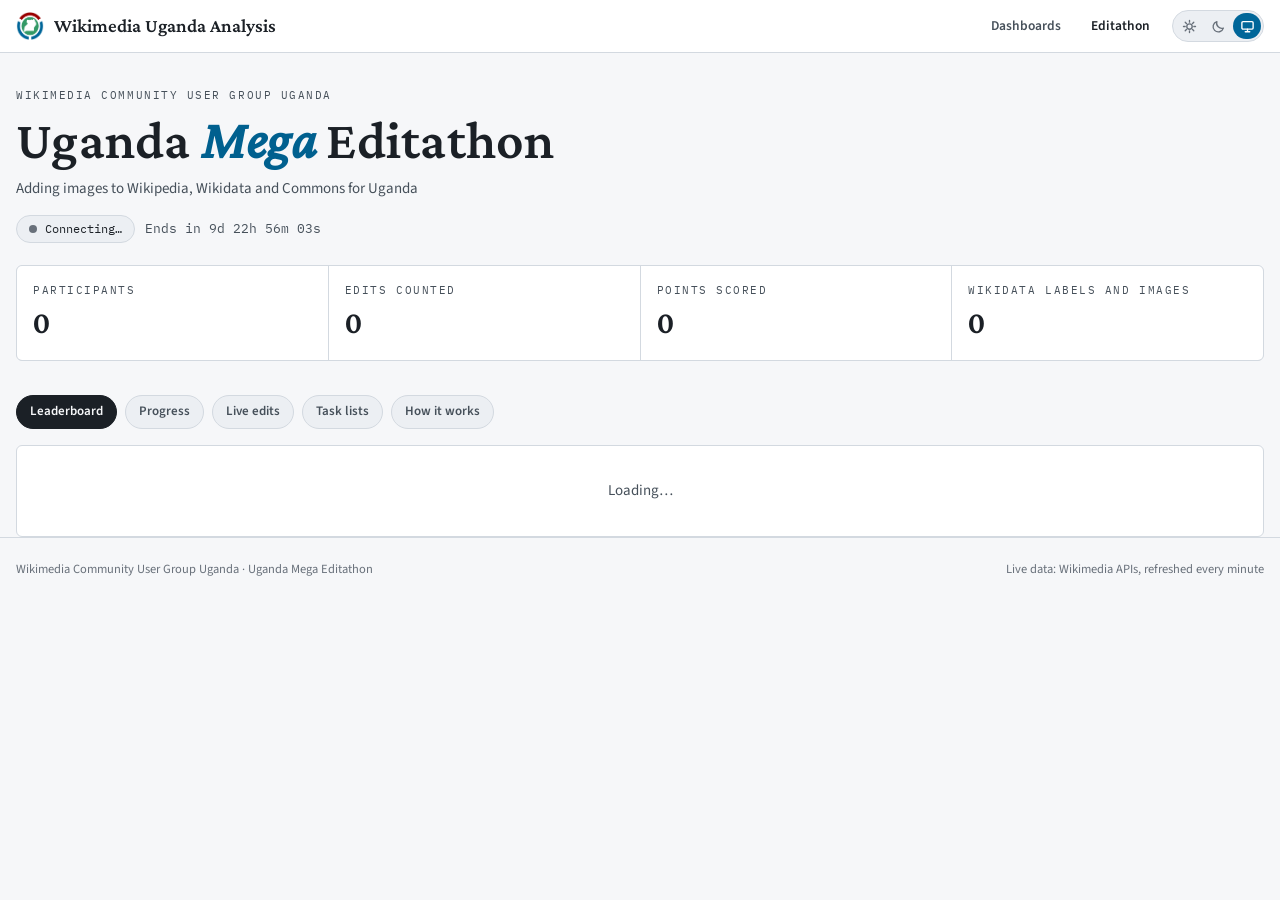
==== editathon.html @ df1936c7 "Added new points awarding rules" ====
<!doctype html>
<html lang="en">
<head>
<meta charset="utf-8">
<meta name="viewport" content="width=device-width,initial-scale=1,viewport-fit=cover">
<title>Uganda Mega Editathon: live leaderboard</title>
<meta name="description" content="Live leaderboard and task lists for the Uganda Mega Editathon: adding images to Wikipedia, Wikidata and Commons.">
<link rel="icon" href="assets/logo.png" type="image/png">
<script>(function(){try{var p=localStorage.getItem('atlas-theme');if(p==='light'||p==='dark')document.documentElement.setAttribute('data-theme',p)}catch(e){}})()</script>
<link rel="stylesheet" href="assets/atlas.css">
<style>
.eh-hero{padding:34px 0 8px}
.eh-hero h1{font-family:var(--f-display);font-weight:600;font-size:clamp(34px,5vw,54px);line-height:1.05;margin:8px 0 10px}
.eh-hero h1 em{color:var(--blue-t);font-style:italic}
.eh-row{display:flex;flex-wrap:wrap;gap:10px;align-items:center;margin-top:14px}
.live{display:inline-flex;align-items:center;gap:8px;font-family:var(--f-data);font-size:12px;border:1px solid var(--line);border-radius:999px;padding:4px 12px;background:var(--raise);color:var(--fg)}
.live i{width:8px;height:8px;border-radius:50%;background:var(--mute)}
.live.on i{background:var(--green);box-shadow:0 0 0 0 var(--green);animation:pulse 1.8s infinite}
.live.warn i{background:#d9a400}
@keyframes pulse{0%{box-shadow:0 0 0 0 rgba(51,153,102,.6)}70%{box-shadow:0 0 0 8px rgba(51,153,102,0)}100%{box-shadow:0 0 0 0 rgba(51,153,102,0)}}
.count{font-family:var(--f-data);font-size:13px;color:var(--soft)}
.eh-kpis{margin-top:22px}
.eh-tabs{display:flex;flex-wrap:wrap;gap:8px;margin:26px 0 16px}
.eh-panel{display:none}.eh-panel.on{display:block}
.podium{display:grid;grid-template-columns:repeat(3,minmax(0,1fr));gap:14px;margin-bottom:18px}
.pod{background:var(--panel);border:1px solid var(--line);border-radius:6px;padding:16px;text-align:center}
.pod .n{font-family:var(--f-display);font-size:30px;font-weight:600;color:var(--blue-t)}
.pod .u{font-weight:600;font-size:17px;word-break:break-word}
.pod .p{font-family:var(--f-data);font-size:13px;color:var(--soft);margin-top:4px}
.pod.first{border-color:var(--blue)}
table.t{border-collapse:collapse;width:100%;font-size:13.5px}
table.t th{position:sticky;top:0;background:var(--raise);text-align:left;font-family:var(--f-data);font-size:11px;letter-spacing:.08em;text-transform:uppercase;color:var(--soft);padding:9px 10px;border-bottom:1px solid var(--line);white-space:nowrap}
table.t td{padding:8px 10px;border-bottom:1px solid var(--line);vertical-align:top}
table.t td.num,table.t th.num{text-align:right;font-variant-numeric:tabular-nums}
table.t a{color:var(--blue-t)}
.pts{font-weight:700}
.bar{height:10px;border-radius:5px;background:var(--raise);overflow:hidden;border:1px solid var(--line)}
.bar>i{display:block;height:100%;background:var(--blue)}
.prog{display:grid;gap:14px}
.prog .r{display:grid;grid-template-columns:minmax(0,1.1fr) minmax(0,2fr) 130px;gap:14px;align-items:center}
.prog .r .l{font-size:14px}
.prog .r .v{font-family:var(--f-data);font-size:12.5px;color:var(--soft);text-align:right}
.badge{display:inline-block;font-family:var(--f-data);font-size:11px;border:1px solid var(--line);border-radius:999px;padding:1px 8px;background:var(--raise);color:var(--soft);white-space:nowrap}
.badge.ok{color:var(--green-t);border-color:var(--green)}
.empty{padding:34px 10px;text-align:center;color:var(--soft)}
.feed{display:grid;gap:0}
.feed .f{display:grid;grid-template-columns:78px minmax(0,1fr) auto;gap:12px;padding:9px 4px;border-bottom:1px solid var(--line);align-items:baseline}
.feed .f .ts{font-family:var(--f-data);font-size:12px;color:var(--mute)}
.feed .f .pt{font-family:var(--f-data);font-size:12.5px;color:var(--green-t)}
.ctl{display:flex;flex-wrap:wrap;gap:10px;align-items:center;margin-bottom:12px}
.ctl select,.ctl input[type=search]{background:var(--raise);color:var(--fg);border:1px solid var(--line);border-radius:6px;padding:8px 10px;font:inherit;min-width:0}
.ctl input[type=search]{flex:1 1 220px}
.how h3{font-family:var(--f-display);font-size:22px;margin:22px 0 6px}
.how p,.how li{color:var(--soft);max-width:78ch}
.pg{display:flex;gap:8px;align-items:center;justify-content:flex-end;margin-top:10px;font-family:var(--f-data);font-size:12.5px;color:var(--soft)}
.note{font-size:12.5px;color:var(--mute);margin-top:8px}
@media(max-width:720px){.podium{grid-template-columns:1fr}.prog .r{grid-template-columns:1fr}.prog .r .v{text-align:left}.feed .f{grid-template-columns:64px 1fr}.feed .f .pt{display:none}}
</style>
</head>
<body>
<div class="topbar"><div class="wrap">
  <a class="logo" href="index.html"><img src="assets/logo.png" alt="" width="28" height="28">Wikimedia Uganda Analysis</a>
  <span class="sp"></span>
  <a class="tl" href="index.html">Dashboards</a>
  <a class="tl" href="editathon.html" style="color:var(--fg)">Editathon</a>
  <div class="theme" id="theme" role="group" aria-label="Colour theme">
    <button type="button" data-m="light" title="Light" aria-label="Light mode"><svg viewBox="0 0 20 20" width="16" height="16" fill="none" stroke="currentColor" stroke-width="1.8" stroke-linecap="round"><circle cx="10" cy="10" r="3.6"/><path d="M10 2v2.2M10 15.8V18M2 10h2.2M15.8 10H18M4.3 4.3l1.6 1.6M14.1 14.1l1.6 1.6M15.7 4.3l-1.6 1.6M5.9 14.1l-1.6 1.6"/></svg></button>
    <button type="button" data-m="dark" title="Dark" aria-label="Dark mode"><svg viewBox="0 0 20 20" width="16" height="16" fill="none" stroke="currentColor" stroke-width="1.8" stroke-linejoin="round"><path d="M16.5 12.2A7 7 0 0 1 7.8 3.5a7 7 0 1 0 8.7 8.7z"/></svg></button>
    <button type="button" data-m="system" title="Match my device" aria-label="System mode"><svg viewBox="0 0 20 20" width="16" height="16" fill="none" stroke="currentColor" stroke-width="1.8" stroke-linecap="round" stroke-linejoin="round"><rect x="2.5" y="3.5" width="15" height="10" rx="1.5"/><path d="M7 17h6M10 13.5V17"/></svg></button>
  </div>
</div></div>

<main class="wrap">
  <section class="eh-hero">
    <div class="eyebrow">Wikimedia Community User Group Uganda</div>
    <h1>Uganda <em>Mega</em> Editathon</h1>
    <p class="lede" id="tagline">Adding images to Wikipedia, Wikidata and Commons for Uganda.</p>
    <div class="eh-row">
      <span class="live" id="liveBadge"><i></i><span id="liveText">Connecting…</span></span>
      <span class="count" id="countdown"></span>
    </div>
    <div class="kpis eh-kpis" id="kpis"></div>
  </section>

  <div class="eh-tabs" id="tabs" role="tablist">
    <button class="btn" type="button" data-p="board" aria-pressed="true">Leaderboard</button>
    <button class="btn" type="button" data-p="progress" aria-pressed="false">Progress</button>
    <button class="btn" type="button" data-p="feed" aria-pressed="false">Live edits</button>
    <button class="btn" type="button" data-p="tasks" aria-pressed="false">Task lists</button>
    <button class="btn" type="button" data-p="how" aria-pressed="false">How it works</button>
  </div>

  <section class="eh-panel on" id="p-board"></section>
  <section class="eh-panel" id="p-progress"></section>
  <section class="eh-panel" id="p-feed"></section>
  <section class="eh-panel" id="p-tasks"></section>
  <section class="eh-panel how" id="p-how"></section>
</main>

<footer class="sitefoot"><div class="wrap"><span>Wikimedia Community User Group Uganda · Uganda Mega Editathon</span><span>Live data: Wikimedia APIs, refreshed every minute</span></div></footer>

<script type="module">
import { computeBoard, buildContext, getParticipants, SMALL_LISTS, windowState, cleanUser } from './editathon/board.js';

const $ = (s, r = document) => r.querySelector(s);
const esc = s => String(s == null ? '' : s).replace(/[&<>"']/g, c => ({ '&': '&amp;', '<': '&lt;', '>': '&gt;', '"': '&quot;', "'": '&#39;' }[c]));
const fmt = n => Number(n || 0).toLocaleString('en-GB');
const J = async (u, opts) => { const r = await fetch(u, opts); if (!r.ok) throw new Error(u + ' ' + r.status); return r.json(); };
const wikiLink = (cfg, wiki, title) => (cfg.wikis[wiki] ? cfg.wikis[wiki].site : 'https://en.wikipedia.org/wiki/') + encodeURI(String(title).replace(/ /g, '_'));

// theme buttons (same behaviour as the atlas): light, dark, or follow the device
(() => {
  const root = document.documentElement, box = $('#theme');
  const pref = () => { try { const p = localStorage.getItem('atlas-theme'); return p === 'light' || p === 'dark' ? p : 'system'; } catch (e) { return 'system'; } };
  const apply = (p, save) => {
    if (p === 'light' || p === 'dark') root.setAttribute('data-theme', p); else root.removeAttribute('data-theme');
    if (save) { try { p === 'system' ? localStorage.removeItem('atlas-theme') : localStorage.setItem('atlas-theme', p); } catch (e) { } }
    box.querySelectorAll('button').forEach(b => b.setAttribute('aria-pressed', String(b.dataset.m === p)));
  };
  box.addEventListener('click', e => { const b = e.target.closest('button'); if (b) apply(b.dataset.m, true); });
  apply(pref(), false);
})();

let PSRC = null, CFG, INDEX, CTX, BOARD = null, METRICS = null, PARTS = [], SOURCE = 'none', LAST_OK = null;

// ---------- tabs
$('#tabs').addEventListener('click', e => {
  const b = e.target.closest('button'); if (!b) return;
  document.querySelectorAll('#tabs .btn').forEach(x => x.setAttribute('aria-pressed', x === b ? 'true' : 'false'));
  document.querySelectorAll('.eh-panel').forEach(p => p.classList.toggle('on', p.id === 'p-' + b.dataset.p));
  if (b.dataset.p === 'tasks') initTasks();
  history.replaceState(null, '', '#' + b.dataset.p);
});

// ---------- header
function renderHead() {
  $('#tagline').textContent = CFG.tagline;
  const st = windowState(CFG), el = $('#countdown');
  const tick = () => {
    const now = new Date(), s = new Date(CFG.start), e = new Date(CFG.end);
    const dur = ms => { const d = Math.floor(ms / 864e5), h = Math.floor(ms % 864e5 / 36e5), m = Math.floor(ms % 36e5 / 6e4), sec = Math.floor(ms % 6e4 / 1e3); return `${d}d ${String(h).padStart(2, '0')}h ${String(m).padStart(2, '0')}m ${String(sec).padStart(2, '0')}s`; };
    el.textContent = now < s ? 'Starts in ' + dur(s - now) + '. ' + CFG.timezoneNote : now <= e ? 'Ends in ' + dur(e - now) : 'The editathon has ended. Final results below.';
  };
  tick(); setInterval(tick, 1000);
  return st;
}

function renderKpis() {
  const t = (BOARD && BOARD.totals) || {};
  const items = [['Participants', t.participants], ['Edits counted', t.edits], ['Points scored', t.points], ['Wikidata labels and images', (t.labels || 0) + (t.images || 0)]];
  $('#kpis').innerHTML = items.map(([h, v]) => `<div class="kpi"><div class="eyebrow">${esc(h)}</div><div class="num big" style="font-family:var(--f-display);font-size:32px;font-weight:600">${fmt(v)}</div></div>`).join('');
}

function setLive(kind, text) {
  const b = $('#liveBadge'); b.className = 'live ' + kind; $('#liveText').textContent = text;
}

// ---------- leaderboard
function renderBoard() {
  const root = $('#p-board'), b = BOARD;
  if (!PARTS.length) {
    root.innerHTML = `<div class="card empty"><b>No participants have signed up yet.</b><br>Join the programme on the <a href="${esc(CFG.participantsSource.join)}" target="_blank" rel="noopener">Outreach Dashboard</a> and you will appear here within a minute.</div>`;
    return;
  }
  if (!b) { root.innerHTML = '<div class="card empty">Loading…</div>'; return; }
  const us = b.users, top = us.filter(u => u.points > 0).slice(0, 3);
  const pod = top.length ? `<div class="podium">${top.map((u, i) => `<div class="pod ${i === 0 ? 'first' : ''}"><div class="n">${u.rank}</div><div class="u">${userLink(u.user)}</div><div class="p">${fmt(u.points)} points · ${fmt(u.edits)} edits</div></div>`).join('')}</div>` : '';
  const rows = us.map(u => `<tr><td class="num">${u.rank == null ? '–' : u.rank}</td><td>${userLink(u.user)}${u.team ? ` <span class="badge">${esc(u.team)}</span>` : ''}</td>
    <td class="num pts">${fmt(u.points)}</td><td class="num">${fmt(u.tasks)}</td><td class="num">${fmt(u.images)}</td><td class="num">${fmt(u.labels)}</td><td class="num">${fmt(u.uploads)}</td><td class="num">${fmt(u.edits)}</td><td>${u.last ? ago(u.last) : '–'}</td></tr>`).join('');
  const state = b.state === 'upcoming' ? '<div class="note">The editathon has not started: points count from ' + new Date(CFG.start).toLocaleString('en-GB') + '.</div>' : '';
  root.innerHTML = pod + `<div class="tbl-wrap card" style="padding:0"><table class="t"><thead><tr><th class="num">#</th><th>Participant</th><th class="num">Points</th><th class="num">Task pages</th><th class="num">Wikidata images</th><th class="num">Luganda labels</th><th class="num">Uploads</th><th class="num">Edits</th><th>Last edit</th></tr></thead><tbody>${rows}</tbody></table></div>` + state +
    `<div class="note">Points: ${scoreText()}. Reverted edits earn nothing. Tap “How it works” for the rules.</div>`;
}
const userLink = u => `<a href="https://en.wikipedia.org/wiki/Special:CentralAuth/${encodeURIComponent(u)}" target="_blank" rel="noopener">${esc(u)}</a>`;
const scoreText = () => { const p = CFG.points; return `Wikidata label ${p.wikidata_label}, Luganda Wikidata description ${p.wikidata_description}, infobox ${p.infobox}, databox ${p.databox}, image added to Wikidata ${p.wikidata_image}, image added to an article ${p.article_image}, Wikidata item linked to an article ${p.sitelink}, missing photo uploaded ${p.upload}`; };
function ago(ts) {
  const s = Math.max(0, (Date.now() - new Date(ts)) / 1000);
  if (s < 90) return 'just now'; if (s < 3600) return Math.round(s / 60) + ' min ago'; if (s < 86400) return Math.round(s / 3600) + ' h ago';
  return Math.round(s / 86400) + ' d ago';
}

// ---------- progress
function renderProgress() {
  const root = $('#p-progress'); if (!BOARD) { root.innerHTML = '<div class="card empty">Loading…</div>'; return; }
  const L = BOARD.progress.lists;
  const rows = INDEX.lists.map(l => {
    const p = L[l.id] || { done: 0, total: l.count }; const pc = p.total ? Math.min(100, p.done / p.total * 100) : 0;
    const m = METRICS && METRICS.lists && METRICS.lists[l.id];
    const ver = m ? `<br><span title="Checked on the live wiki">${fmt(m.done)} now fixed (checked ${new Date(METRICS.generated).toLocaleTimeString('en-GB', { hour: '2-digit', minute: '2-digit' })})</span>` : '';
    return `<div class="r"><div class="l">${esc(l.name)}</div><div class="bar"><i style="width:${Math.max(pc, p.done ? 1 : 0)}%"></i></div><div class="v">${fmt(p.done)} of ${fmt(p.total)} worked on · ${pc < 0.1 && p.done ? '<0.1' : pc.toFixed(1)}%${ver}</div></div>`;
  }).join('');
  const per = {}; BOARD.users.forEach(u => Object.entries(u.byWiki).forEach(([w, n]) => per[w] = (per[w] || 0) + n));
  const wk = Object.entries(CFG.wikis).map(([w, c]) => `<tr><td>${esc(c.label)}</td><td class="num">${fmt(per[w] || 0)}</td></tr>`).join('');
  root.innerHTML = `<div class="card"><div class="eyebrow" style="margin-bottom:12px">Task items worked on by participants</div><div class="prog">${rows}</div>
    <div class="note">“Worked on” counts an item once, when a participant edits it. “Now fixed” is a separate check of the live wiki, repeated about once an hour (the two large Wikidata lists are counted from edits only).</div></div>
    <div class="card" style="margin-top:16px"><div class="eyebrow" style="margin-bottom:8px">Counted edits by project</div><table class="t"><tbody>${wk}</tbody></table></div>`;
}

// ---------- live feed
function renderFeed() {
  const root = $('#p-feed'); if (!BOARD) { root.innerHTML = '<div class="card empty">Loading…</div>'; return; }
  if (!BOARD.feed.length) { root.innerHTML = '<div class="card empty">No counted edits yet. They appear here as soon as participants save them.</div>'; return; }
  const kind = { upload: 'upload', label: 'Luganda label', image: 'image added', task: 'task page', edit: 'edit' };
  root.innerHTML = `<div class="card feed">${BOARD.feed.map(f => {
    const w = CFG.wikis[f.wiki] || { label: f.wiki, site: '' };
    const diff = w.site ? w.site.replace('/wiki/', '/wiki/Special:Diff/') + f.revid : '#';
    return `<div class="f"><span class="ts">${ago(f.ts)}</span><span><b>${userLink(f.user)}</b> · ${esc(kind[f.kind] || f.kind)} · <a href="${wikiLink(CFG, f.wiki, f.title)}" target="_blank" rel="noopener">${esc(f.title)}</a> <span class="badge">${esc(w.label)}</span> <a class="badge" href="${diff}" target="_blank" rel="noopener">diff</a></span><span class="pt">+${f.points}</span></div>`;
  }).join('')}</div>`;
}

// ---------- tasks
let TASKS = null;
const TS = { list: null, rows: [], loaded: 0, page: 0, q: '', hideDone: false, done: new Map(), tried: new Set(), busy: false };
const PAGE = 25;
const LG_BOIL = new Set(['File:Arbcom ru editing.svg', 'File:Georgia in United States.svg', 'File:Kentucky counties map.png', 'File:Puzzle-W-glossy.svg', 'File:Texas in United States.svg']);
const NYN_BOIL = new Set(['File:OOjs UI icon edit-ltr.svg']);
const WORKBOOKS = ['Wikipedia Articles Without a Lead Image.xlsx', 'Wikipedia article images that need capturing.xlsx', 'Luganda Wikipedia Articles Without an Image.xlsx', 'Luganda article images that need Capturing.xlsx',
  'Runyankore Incubator Articles Without an Image.xlsx', 'Runyankore article images that need Capturing.xlsx', 'Wikidata - Image Gaps.xlsx', 'Wikidata item images that need capturing.xlsx', 'Wiki data items with  No luganda label.xlsx'];

function initTasks() {
  if (TASKS) return; TASKS = true;
  const root = $('#p-tasks');
  root.innerHTML = `<div class="ctl"><select id="tl">${INDEX.lists.map(l => `<option value="${l.id}">${esc(l.name)} (${fmt(l.count)})</option>`).join('')}</select>
    <input id="tq" type="search" placeholder="Search this list"><label style="font-size:13px;color:var(--soft)"><input id="th" type="checkbox"> Hide items already done</label></div>
    <div class="note" id="tinfo" style="margin:0 0 10px"></div><div class="tbl-wrap card" style="padding:0"><table class="t" id="tt"></table></div><div class="pg" id="tpg"></div>
    <div class="note">“Status” is read live from Wikipedia and Wikidata when the rows are shown. Prefer the spreadsheets? ${WORKBOOKS.map(w => `<a href="MEGA%20EDITATHON/${encodeURIComponent(w)}">${esc(w.replace('.xlsx', ''))}</a>`).join(' · ')}</div>`;
  $('#tl').addEventListener('change', () => selectList($('#tl').value));
  let tm; $('#tq').addEventListener('input', () => { clearTimeout(tm); tm = setTimeout(async () => { TS.q = $('#tq').value.trim().toLowerCase(); TS.page = 0; if (TS.q) await loadAll(); drawTasks(); }, 250); });
  $('#th').addEventListener('change', () => { TS.hideDone = $('#th').checked; TS.page = 0; drawTasks(); });
  $('#tpg').addEventListener('click', async e => { const b = e.target.closest('button'); if (!b) return; TS.page += b.dataset.d === 'n' ? 1 : -1; await ensureRows(); drawTasks(); });
  const want = new URLSearchParams(location.search).get('list');
  selectList(INDEX.lists.some(l => l.id === want) ? want : INDEX.lists[0].id);
}
async function selectList(id) {
  TS.list = INDEX.lists.find(l => l.id === id); TS.rows = []; TS.loaded = 0; TS.page = 0; TS.done = new Map(); TS.tried = new Set(); $('#tl').value = id;
  await loadChunk(); drawTasks();
}
async function loadChunk() {
  const l = TS.list; if (TS.loaded >= l.chunks) return;
  const rows = await J(`editathon/tasks/${l.id}.${TS.loaded}.json`); TS.loaded++; TS.rows.push(...rows);
}
async function loadAll() { while (TS.loaded < TS.list.chunks) await loadChunk(); }
async function ensureRows() { while ((TS.page + 1) * PAGE > TS.rows.length && TS.loaded < TS.list.chunks) await loadChunk(); }
const filtered = () => TS.rows.filter(r => (!TS.q || r.some(c => String(c).toLowerCase().includes(TS.q))) && (!TS.hideDone || TS.done.get(r[0]) !== true));
function rowLinks(l, r) {
  const wiki = l.wiki, t = r[0];
  const title = wiki === 'incubatorwiki' ? 'Wp/nyn/' + t : t;
  const base = CFG.wikis[wiki].site, enc = encodeURIComponent(title.replace(/ /g, '_')).replace(/%2F/g, '/').replace(/%3A/g, ':');
  const view = base + enc;
  const edit = wiki === 'wikidatawiki' ? view : base.replace('/wiki/', '/w/index.php?title=') + enc + '&action=edit';
  return { view, edit };
}
function cellFor(l, name, v) {
  if (!v || v === 'N/A') return '<span style="color:var(--mute)">–</span>';
  if (/^Image to add$/.test(name)) return `<a href="https://commons.wikimedia.org/wiki/File:${encodeURIComponent(v.replace(/ /g, '_')).replace(/%3A/g, ':')}" target="_blank" rel="noopener">${esc(v)}</a>`;
  if (name === 'Commons category') return `<a href="https://commons.wikimedia.org/wiki/Category:${encodeURIComponent(v.replace(/ /g, '_'))}" target="_blank" rel="noopener">${esc(v)}</a>`;
  if (name === 'Wikidata item') return `<a href="https://www.wikidata.org/wiki/${esc(v)}" target="_blank" rel="noopener">${esc(v)}</a>`;
  if (name === 'English article') return `<a href="https://en.wikipedia.org/wiki/${encodeURIComponent(v.replace(/ /g, '_'))}" target="_blank" rel="noopener">${esc(v)}</a>`;
  return esc(v);
}
function drawTasks() {
  const l = TS.list, all = filtered(), start = TS.page * PAGE, rows = all.slice(start, start + PAGE);
  const isWd = l.wiki === 'wikidatawiki', cap = /capture/.test(l.kind) || l.kind === 'wd-capture';
  const head = `<thead><tr><th class="num">#</th><th>${isWd ? 'Item' : 'Page'}</th>${l.cols.map(c => `<th>${esc(c)}</th>`).join('')}<th>Status</th><th></th></tr></thead>`;
  const body = rows.map((r, i) => {
    const lk = rowLinks(l, r), d = TS.done.get(r[0]);
    const st = d === true ? '<span class="badge ok">done now</span>' : d === false ? '<span class="badge">still open</span>' : '<span class="badge">checking…</span>';
    const label = isWd ? `${esc(r[0])}${r[1] ? ' · ' + esc(r[1]) : ''}` : esc(r[0]);
    const cols = l.cols.map((c, k) => (isWd && k === 0) ? '' : `<td>${cellFor(l, c, r[k + 1])}</td>`);
    const search = cap ? ` <a class="badge" target="_blank" rel="noopener" href="https://commons.wikimedia.org/w/index.php?search=${encodeURIComponent(isWd ? (r[1] || r[0]) : (l.cols[0] === 'English article' && r[1] && r[1] !== 'N/A' ? r[1] : r[0]))}&ns6=1&ns14=1">search Commons</a>` : '';
    const tds = isWd ? `<td>${esc(r[1] || '–')}</td>${l.cols.slice(1).map((c, k) => `<td>${cellFor(l, c, r[k + 2])}</td>`).join('')}` : cols.join('');
    return `<tr data-k="${esc(r[0])}"><td class="num">${start + i + 1}</td><td><a href="${lk.view}" target="_blank" rel="noopener">${isWd ? esc(r[0]) : esc(r[0])}</a>${search}</td>${tds}<td>${st}</td><td><a class="badge" href="${lk.edit}" target="_blank" rel="noopener">${isWd ? 'open' : 'edit'}</a></td></tr>`;
  }).join('');
  // for Wikidata the first extra column (English label) is shown under "Item"; adjust the head accordingly
  $('#tt').innerHTML = head + `<tbody>${body || `<tr><td colspan="9" class="empty">Nothing to show.</td></tr>`}</tbody>`;
  const pages = Math.max(1, Math.ceil(all.length / PAGE));
  $('#tpg').innerHTML = `<span>${fmt(all.length)}${TS.loaded < l.chunks ? '+' : ''} items</span><button class="btn" type="button" data-d="p" ${TS.page <= 0 ? 'disabled' : ''}>Previous</button><span>page ${TS.page + 1} of ${pages}${TS.loaded < l.chunks ? '+' : ''}</span><button class="btn" type="button" data-d="n" ${(TS.page + 1) * PAGE >= all.length && TS.loaded >= l.chunks ? 'disabled' : ''}>Next</button>`;
  $('#tinfo').textContent = l.name + '. ' + describe(l);
  checkRows(l, rows.filter(r => !TS.done.has(r[0]) && !TS.tried.has(l.id + '|' + r[0])));
}
const describe = l => ({ 'image-exists': 'A free image already exists. Add it to the page.', 'pick-category': 'Choose a suitable photograph from the Commons category and add it.', capture: 'No image found on Commons. Search Commons first; if nothing fits, photograph the subject.',
  'wd-image-exists': 'The Commons image exists. Add it to the item as “image” (P18).', 'wd-capture': 'No image anywhere. Photograph the subject, upload it to Commons, then add it as “image” (P18).', 'wd-label': 'Add the Luganda name as the item’s label (language lg).' }[l.kind] || '');

async function wapi(wiki, params) {
  const u = new URLSearchParams(Object.assign({ format: 'json', formatversion: '2', origin: '*' }, params));
  return J(CFG.wikis[wiki].api + '?' + u);
}
async function checkRows(l, rows) {
  if (!rows.length || TS.busy) return; TS.busy = true; const token = l.id; rows.forEach(r => TS.tried.add(l.id + '|' + r[0]));
  try {
    const res = new Map(), wiki = l.wiki;
    if (wiki === 'wikidatawiki') {
      const ids = rows.map(r => r[0]), labelList = l.kind === 'wd-label';
      const j = await wapi(wiki, { action: 'wbgetentities', ids: ids.join('|'), props: labelList ? 'labels' : 'claims', languages: 'lg' });
      for (const id of ids) { const e = j.entities && j.entities[id]; res.set(id, e && !e.missing ? (labelList ? !!(e.labels && e.labels.lg) : !!(e.claims && e.claims.P18 && e.claims.P18.length)) : null); }
    } else if (wiki === 'enwiki') {
      const titles = rows.map(r => r[0]);
      const j = await wapi(wiki, { action: 'query', titles: titles.join('|'), prop: 'pageprops', ppprop: 'page_image|page_image_free' });
      const norm = {}; (j.query.normalized || []).forEach(n => norm[n.from] = n.to);
      const byTitle = {}; (j.query.pages || []).forEach(p => byTitle[p.title] = p);
      for (const t of titles) { const p = byTitle[norm[t] || t]; res.set(t, p && !p.missing ? !!(p.pageprops && p.pageprops.page_image) : null); }
    } else {
      const prefix = wiki === 'incubatorwiki' ? 'Wp/nyn/' : '', boil = wiki === 'incubatorwiki' ? NYN_BOIL : LG_BOIL;
      const titles = rows.map(r => prefix + r[0]); const imgs = {}; let cont = {}, pages = {};
      for (let k = 0; k < 6; k++) {
        const j = await wapi(wiki, Object.assign({ action: 'query', titles: titles.join('|'), prop: 'images', imlimit: 'max' }, cont));
        (j.query.pages || []).forEach(p => { pages[p.title] = p; imgs[p.title] = (imgs[p.title] || []).concat((p.images || []).map(x => x.title)); });
        if (!j.continue) break; cont = j.continue;
      }
      const norm = {}; // fallback: match on exact returned titles
      for (const r of rows) { const t = prefix + r[0]; const k = pages[t] ? t : Object.keys(pages).find(x => x.replace(/_/g, ' ') === t); const p = k && pages[k];
        res.set(r[0], p && !p.missing ? (imgs[k] || []).some(f => !boil.has(f)) : null); }
    }
    if (TS.list && TS.list.id === token) { res.forEach((v, k) => { if (v !== null) TS.done.set(k, v); }); }
  } catch (e) { console.warn('status check failed', e); }
  TS.busy = false;
  if (TS.list && TS.list.id === token) {
    const more = filtered().slice(TS.page * PAGE, TS.page * PAGE + PAGE).filter(r => !TS.done.has(r[0]) && !TS.tried.has(token + '|' + r[0]));
    if (more.length) setTimeout(() => checkRows(TS.list, more), 0);
    const t = $('#tt'); if (t) t.querySelectorAll('tbody tr[data-k]').forEach(tr => { const d = TS.done.get(tr.dataset.k); const cell = tr.children[tr.children.length - 2];
      if (d === true) cell.innerHTML = '<span class="badge ok">done now</span>'; else if (d === false) cell.innerHTML = '<span class="badge">still open</span>'; else cell.innerHTML = '<span class="badge">unknown</span>'; });
  }
}

// ---------- how it works
function renderHow() {
  const p = CFG.points;
  $('#p-how').innerHTML = `<div class="card"><h3 style="margin-top:0">What we are doing</h3><p>For three weeks we are improving how Uganda looks on Wikipedia, Wikidata and Wikimedia Commons: adding the missing lead images, connecting existing Commons images, adding Luganda labels, and photographing what has no image yet.</p>
    <h3>Join in</h3><ol><li>Make an account on Wikipedia if you do not have one.</li><li>Register for the event on <a href="${esc(CFG.participantsSource.event)}" target="_blank" rel="noopener">Meta-Wiki</a> and join the programme on the <a href="${esc(CFG.participantsSource.join)}" target="_blank" rel="noopener">Outreach Dashboard</a>. The leaderboard takes its participants from the Dashboard, so you appear here automatically, within a minute of enrolling.</li><li>Pick a list under “Task lists”, open an item, and make the edit. Add a short edit summary.</li><li>Watch your points here. The page refreshes by itself every minute.</li></ol>
    <h3>How points work</h3><table class="t"><tbody>
      <tr><td>Wikidata label</td><td class="num"><b>${p.wikidata_label}</b></td></tr>
      <tr><td>Luganda description added on Wikidata</td><td class="num"><b>${p.wikidata_description}</b></td></tr>
      <tr><td>Infobox added to an article</td><td class="num"><b>${p.infobox}</b></td></tr>
      <tr><td>Databox added to an article</td><td class="num"><b>${p.databox}</b></td></tr>
      <tr><td>Adding an image to Wikidata (P18)</td><td class="num"><b>${p.wikidata_image}</b></td></tr>
      <tr><td>Adding an image to an article (Luganda, Runyankore or English)</td><td class="num"><b>${p.article_image}</b></td></tr>
      <tr><td>Linking a Wikidata item to its articles on any of the wikis</td><td class="num"><b>${p.sitelink}</b></td></tr>
      <tr><td>Uploading a missing photo to Wikimedia Commons</td><td class="num"><b>${p.upload}</b></td></tr></tbody></table>
    <h3>Good to know</h3><ul><li>Only edits made between <b>${new Date(CFG.start).toLocaleString('en-GB')}</b> and <b>${new Date(CFG.end).toLocaleString('en-GB')}</b> (your device’s time) count. ${esc(CFG.timezoneNote)}</li>
      <li>Reverted edits earn nothing. Other edits are counted but earn no points.</li>
      <li>Labels, images and links on Wikidata, and infoboxes, databoxes and images in articles, are recognised from the edit summary, so write a clear one (for example “added infobox”, “added image”).</li>
      <li>The organisers can remove edits that break the rules, for example copyright-violating uploads.</li>
      <li>All numbers come straight from the public Wikimedia APIs, so anyone can check them.</li></ul></div>`;
}

// ---------- data loading and refresh
async function loadParticipants() {
  let manual = [];
  try { const j = await J('editathon/participants.json?t=' + Date.now(), { cache: 'no-store' }); manual = j.participants || []; } catch (e) { }
  const r = await getParticipants(CFG, u => fetch(u), manual);
  if (r.users.length || !PARTS.length) PARTS = r.users;      // keep the last good list if both sources fail
  PSRC = r;
}
async function loadMetrics() {
  try { const j = await J(CFG.metricsUrl + '?t=' + Math.floor(Date.now() / 300000)); if (j && j.lists) METRICS = j; } catch (e) { }
}
async function snapshot() {
  try { const j = await J(CFG.snapshotUrl + '?t=' + Math.floor(Date.now() / 60000)); if (j && j.users) { BOARD = j; SOURCE = 'snapshot'; return true; } } catch (e) { }
  return false;
}
let refreshing = false;
async function refresh() {
  if (refreshing) return; refreshing = true;
  try {
    await loadParticipants();
    const b = await computeBoard({ config: CFG, users: PARTS, ctx: CTX, fetchFn: u => fetch(u) });
    if (b.errors.length && b.errors.length >= Object.keys(CFG.wikis).length) throw new Error('all projects failed');
    BOARD = b; SOURCE = 'live'; LAST_OK = new Date();
    setLive(b.errors.length ? 'warn' : 'on', (b.errors.length ? 'Partly live' : 'Live') + ' · updated ' + LAST_OK.toLocaleTimeString('en-GB') + (b.state === 'upcoming' ? ' · not started' : ''));
  } catch (e) {
    setLive('warn', SOURCE === 'snapshot' && BOARD ? 'Showing a saved copy from ' + new Date(BOARD.generated).toLocaleTimeString('en-GB') + ' · live refresh failed' : 'Could not reach Wikimedia · retrying');
  }
  refreshing = false; drawAll();
  loadMetrics().then(renderProgress);
}
function drawAll() { renderKpis(); renderBoard(); renderProgress(); renderFeed(); }

(async function main() {
  CFG = await J('editathon/config.json?t=' + Math.floor(Date.now() / 60000));
  INDEX = await J('editathon/tasks/index.json');
  renderHead(); renderHow();
  const loaded = {};
  await Promise.all(INDEX.lists.filter(l => SMALL_LISTS.includes(l.id)).map(async l => { loaded[l.id] = []; for (let n = 0; n < l.chunks; n++) loaded[l.id].push(...await J(`editathon/tasks/${l.id}.${n}.json`)); }));
  CTX = buildContext(INDEX, loaded);
  await loadParticipants();
  const h = location.hash.replace('#', ''); if (h && $('#tabs [data-p="' + h + '"]')) $('#tabs [data-p="' + h + '"]').click();
  drawAll();
  if (windowState(CFG) !== 'upcoming' && await snapshot()) { setLive('warn', 'Saved copy from ' + new Date(BOARD.generated).toLocaleTimeString('en-GB') + ' · going live…'); drawAll(); }
  await refresh();
  setInterval(() => { if (!document.hidden && windowState(CFG) !== 'ended') refresh(); }, Math.max(30, CFG.refreshSeconds || 60) * 1000);
  document.addEventListener('visibilitychange', () => { if (!document.hidden && LAST_OK && Date.now() - LAST_OK > 45000) refresh(); });
})().catch(e => { setLive('warn', 'Something went wrong loading the page: ' + e.message); console.error(e); });
</script>
</body>
</html>
---- assets/atlas.css ----
@font-face{font-family:'Crimson Pro';font-style:normal;font-weight:600;font-display:swap;src:url([data-uri]) format('woff2')}
@font-face{font-family:'Crimson Pro';font-style:italic;font-weight:400;font-display:swap;src:url([data-uri]) format('woff2')}
@font-face{font-family:'Source Sans 3';font-style:normal;font-weight:400;font-display:swap;src:url([data-uri]) format('woff2')}
@font-face{font-family:'Source Sans 3';font-style:normal;font-weight:600;font-display:swap;src:url([data-uri]) format('woff2')}
@font-face{font-family:'Source Sans 3';font-style:normal;font-weight:700;font-display:swap;src:url([data-uri]) format('woff2')}
@font-face{font-family:'IBM Plex Mono';font-style:normal;font-weight:400;font-display:swap;src:url([data-uri]) format('woff2')}
@font-face{font-family:'IBM Plex Mono';font-style:normal;font-weight:500;font-display:swap;src:url([data-uri]) format('woff2')}


/*FONTS*/
/* Layout: cinematic dark stage; sticky tab rail; each tab is a "reel" with a play control that animates its data through time. */
:root{
  --bg:#101418; --panel:#16191d; --raise:#202122; --line:#2e3135; --mute:#72777d; --soft:#a2a9b1; --fg:#eaecf0; --white:#f8f9fa;
  --red:#990000; --green:#339966; --blue:#006699;
  --red-t:#c27a7a; --green-t:#70b894; --blue-t:#4d94b8; --blue-l:#80b3cc;
  --glass:var(--glass); --glass2:var(--glass2); --scrim:var(--scrim); --hover:#fff; --card-hover:#1b1f24;
  --sh1:var(--sh1); --sh2:var(--sh2); --heat0:#1a1e22; --heat1:#12303f; --heat2:#80b3cc; --nodata:#54595d;
  --glow1:rgba(0,102,153,.22); --glow2:rgba(51,153,102,.12); --glow3:rgba(0,102,153,.2);
  --f-display:"Crimson Pro", "Linux Libertine", Georgia, "Times New Roman", serif;
  --f-body:"Source Sans 3", "Helvetica Neue", Arial, sans-serif;
  --f-data:"IBM Plex Mono", ui-monospace, Menlo, Consolas, monospace;
  color-scheme:dark;
}
:root[data-theme="light"]{
  --bg:#f6f7f9; --panel:#ffffff; --raise:#eceff3; --line:#d3d9e0; --mute:#68707a; --soft:#46505a; --fg:#1b2026; --white:#0b0f14;
  --red-t:#9a2a2a; --green-t:#1c7a50; --blue-t:#00608f; --blue-l:#00618f;
  --glass:rgba(255,255,255,.94); --glass2:rgba(246,247,249,.94); --scrim:rgba(20,28,36,.45); --hover:#000; --card-hover:#f0f4f8;
  --sh1:rgba(20,30,40,.16); --sh2:rgba(20,30,40,.22); --heat0:#e9edf1; --heat1:#cfe3ee; --heat2:#006699; --nodata:#b9c0c8;
  --glow1:rgba(0,102,153,.10); --glow2:rgba(51,153,102,.08); --glow3:rgba(0,102,153,.09);
  color-scheme:light;
}
@media (prefers-color-scheme:light){:root:not([data-theme="dark"]){
  --bg:#f6f7f9; --panel:#ffffff; --raise:#eceff3; --line:#d3d9e0; --mute:#68707a; --soft:#46505a; --fg:#1b2026; --white:#0b0f14;
  --red-t:#9a2a2a; --green-t:#1c7a50; --blue-t:#00608f; --blue-l:#00618f;
  --glass:rgba(255,255,255,.94); --glass2:rgba(246,247,249,.94); --scrim:rgba(20,28,36,.45); --hover:#000; --card-hover:#f0f4f8;
  --sh1:rgba(20,30,40,.16); --sh2:rgba(20,30,40,.22); --heat0:#e9edf1; --heat1:#cfe3ee; --heat2:#006699; --nodata:#b9c0c8;
  --glow1:rgba(0,102,153,.10); --glow2:rgba(51,153,102,.08); --glow3:rgba(0,102,153,.09);
  color-scheme:light;
}}
*{box-sizing:border-box}
html,body{background:var(--bg);color:var(--fg)}
body{font-family:var(--f-body);font-size:15px;line-height:1.5;margin:0}
body::before{content:"";position:fixed;inset:0 0 auto;height:env(safe-area-inset-top,0px);z-index:10;background:var(--bg)}
.wrap{max-width:1280px;margin:0 auto;padding-left:max(16px,env(safe-area-inset-left,0px));padding-right:max(16px,env(safe-area-inset-right,0px))}
h1,h2,h3{font-family:var(--f-display);font-weight:600;text-wrap:balance;margin:0;letter-spacing:.005em}
h2{font-size:clamp(26px,3.2vw,38px);line-height:1.1}
h3{font-size:21px;line-height:1.2}
p{margin:0}
.lede{color:var(--soft);max-width:68ch}
.eyebrow{font-family:var(--f-data);font-size:11px;letter-spacing:.14em;text-transform:uppercase;color:var(--soft)}
.num{font-family:var(--f-data);font-variant-numeric:tabular-nums}
button,select,input{font:inherit;color:var(--fg)}
:focus-visible{outline:2px solid var(--blue-l);outline-offset:2px}

/* HERO */
.hero{position:relative;overflow:hidden;border-bottom:1px solid var(--line);background:radial-gradient(1200px 500px at 75% 40%, var(--glow1), transparent 60%), radial-gradient(700px 400px at 10% 90%, var(--glow2), transparent 60%), var(--bg)}
.hero canvas{position:absolute;inset:0;width:100%;height:100%}
.hero-inner{position:relative;display:grid;grid-template-columns:minmax(0,1.05fr) minmax(0,1fr);gap:24px;padding-block:40px 34px;min-height:440px;align-items:center}
.brand{display:flex;gap:14px;align-items:center;margin-bottom:22px}
.brand img{width:58px;height:auto;animation:spinIn 1.6s cubic-bezier(.2,.8,.2,1) both}
@keyframes spinIn{from{transform:rotate(-200deg) scale(.4);opacity:0}to{transform:none;opacity:1}}
.hero h1{font-size:clamp(40px,6vw,76px);line-height:.98;letter-spacing:-.01em}
.hero h1 em{font-style:italic;font-weight:400;color:var(--green-t)}
.hero .sub{margin-top:16px;font-size:18px;color:var(--soft);max-width:46ch}
.legend-row{display:flex;flex-wrap:wrap;gap:8px 16px;margin-top:22px;font-size:13px;color:var(--soft)}
.sw{display:inline-block;width:10px;height:10px;border-radius:50%;margin-right:6px;vertical-align:-1px}
.hero-count{margin-top:18px;font-family:var(--f-data);font-size:13px;color:var(--soft)}
.hero-count b{color:var(--fg);font-size:22px;font-weight:500}

/* TABS */
.rail{position:sticky;top:env(safe-area-inset-top,0px);z-index:20;background:var(--glass2);backdrop-filter:blur(10px);border-bottom:1px solid var(--line)}
.rail .wrap{display:flex;gap:12px;align-items:center}
.tabs{display:flex;gap:2px;overflow-x:auto;scrollbar-width:none;flex:1;min-width:0}
.tabs::-webkit-scrollbar{display:none}
.tab{background:none;border:0;padding:14px 12px 12px;color:var(--soft);cursor:pointer;white-space:nowrap;border-bottom:3px solid transparent;font-size:14px;font-weight:600}
.tab:hover{color:var(--fg)}
.tab[aria-selected="true"]{color:var(--fg);border-bottom-color:var(--c,var(--blue))}
.tourbtn{flex:none;display:flex;align-items:center;gap:8px;background:var(--red);border:0;border-radius:999px;padding:8px 14px;font-weight:700;font-size:13px;cursor:pointer}
.tourbtn:hover{filter:brightness(1.15)}
.tourbtn svg{width:12px;height:12px;flex:none}.tourbtn span{white-space:nowrap}
#selSub{width:260px;max-width:100%}

/* SECTIONS */
section.reel{padding-block:34px 60px}
section.reel[hidden]{display:none}
.reel-head{display:flex;flex-wrap:wrap;justify-content:space-between;align-items:flex-end;gap:16px;margin-bottom:22px}
.reel-head>div{min-width:0;max-width:760px}
.reel-head p{margin-top:8px}
.grid{display:grid;gap:18px}
.g2{grid-template-columns:repeat(2,minmax(0,1fr))}
.g3{grid-template-columns:repeat(3,minmax(0,1fr))}
.g4{grid-template-columns:repeat(4,minmax(0,1fr))}
.span2{grid-column:span 2}
.card{background:var(--panel);border:1px solid var(--line);border-radius:6px;padding:18px 18px 14px;min-width:0}
.card h3{margin-bottom:4px}
.card .cap{font-size:13px;color:var(--soft);margin-bottom:10px}
.note{font-size:12.5px;color:var(--mute);margin-top:10px;max-width:90ch}
svg{display:block;width:100%;height:auto;overflow:visible}
svg text{fill:var(--soft);font-family:var(--f-body);font-size:12px}
svg .val{font-family:var(--f-data);fill:var(--fg);font-size:11.5px}
svg .lbl{fill:var(--fg)}
svg .axis line,svg .axis path{stroke:var(--line)}
svg .axis text{fill:var(--mute);font-family:var(--f-data);font-size:10.5px}
svg .grid line{stroke:var(--line);stroke-dasharray:2 3}

/* controls */
.ctrl{display:flex;flex-wrap:wrap;gap:8px;align-items:center}
.btn{background:var(--raise);border:1px solid var(--line);border-radius:999px;padding:6px 13px;font-size:13px;cursor:pointer;color:var(--soft);font-weight:600}
.btn:hover{color:var(--fg);border-color:var(--mute)}
.btn[aria-pressed="true"]{background:var(--fg);color:var(--bg);border-color:var(--fg)}
.play{display:inline-flex;align-items:center;gap:8px;background:var(--blue);border:0;border-radius:999px;padding:8px 16px 8px 12px;font-weight:700;font-size:13.5px;cursor:pointer}
.play:hover{filter:brightness(1.18)}
.play svg{width:14px;height:14px}
select,input[type=search],input[type=text]{background:var(--raise);border:1px solid var(--line);border-radius:6px;padding:8px 10px;font-size:14px;min-width:0}
label.f{display:flex;flex-direction:column;gap:4px;font-size:11px;letter-spacing:.12em;text-transform:uppercase;color:var(--soft);font-family:var(--f-data);min-width:0}
input[type=range]{accent-color:var(--green);width:100%}

/* KPI tiles */
.kpis{display:grid;grid-template-columns:repeat(4,minmax(0,1fr));gap:1px;background:var(--line);border:1px solid var(--line);border-radius:6px;overflow:hidden}
.kpi{background:var(--panel);padding:16px 16px 14px;min-width:0}
.kpi .k{font-family:var(--f-data);font-size:10.5px;letter-spacing:.13em;text-transform:uppercase;color:var(--soft)}
.kpi .v{font-family:var(--f-display);font-size:clamp(30px,3.4vw,44px);font-weight:600;line-height:1.05;margin-top:6px;font-variant-numeric:tabular-nums}
.kpi .d{font-size:12.5px;color:var(--mute)}
.kpi .bar{height:3px;background:var(--raise);margin-top:10px;border-radius:2px;overflow:hidden}
.kpi .bar i{display:block;height:100%;width:0;transition:width 1.2s cubic-bezier(.2,.8,.2,1)}
.summary{font-family:var(--f-display);font-size:21px;line-height:1.35;margin:18px 0 22px;max-width:80ch;color:var(--fg)}
.summary b{font-weight:600;color:var(--green-t)}

/* tables */
.tbl-wrap{overflow-x:auto;max-height:520px;overflow-y:auto;border:1px solid var(--line);border-radius:6px}
table{border-collapse:collapse;width:100%;font-size:13px}
th,td{padding:7px 10px;text-align:left;border-bottom:1px solid var(--line);white-space:nowrap}
th{position:sticky;top:0;background:var(--raise);font-family:var(--f-data);font-size:10.5px;letter-spacing:.08em;text-transform:uppercase;color:var(--soft);cursor:pointer;z-index:1}
td.n{text-align:right;font-family:var(--f-data);font-variant-numeric:tabular-nums}
tr:hover td{background:rgba(0,102,153,.12)}
.pill{display:inline-block;padding:1px 8px;border-radius:999px;font-size:11.5px;font-weight:600}
.pager{display:flex;gap:8px;align-items:center;margin-top:10px;font-size:13px;color:var(--soft)}

/* time-lapse */
.yearbig{font-family:var(--f-display);font-size:clamp(60px,9vw,120px);line-height:.9;font-weight:600;font-variant-numeric:tabular-nums;color:var(--fg)}
.ticker{display:grid;grid-template-columns:repeat(4,minmax(0,1fr));gap:12px;margin:14px 0}
.ticker div{border-left:3px solid var(--c);padding-left:10px;min-width:0}
.ticker .v{font-family:var(--f-data);font-size:20px;font-variant-numeric:tabular-nums}
.ticker .k{font-size:12px;color:var(--soft)}
canvas.full{width:100%;display:block}

.tip{position:fixed;pointer-events:none;z-index:50;background:var(--raise);border:1px solid var(--mute);border-radius:6px;padding:8px 10px;font-size:12.5px;max-width:300px;opacity:0;transition:opacity .12s;box-shadow:0 8px 30px var(--sh1)}
.tip b{font-family:var(--f-display);font-size:16px;font-weight:600;display:block;margin-bottom:2px}
.tip .r{display:flex;justify-content:space-between;gap:14px;color:var(--soft)}
.tip .r span:last-child{color:var(--fg);font-family:var(--f-data)}

.crumbs{display:flex;flex-wrap:wrap;gap:6px;font-size:13px;margin-bottom:8px}
.crumbs button{background:none;border:0;color:var(--blue-l);cursor:pointer;padding:0;font-weight:600}
.crumbs span{color:var(--mute)}
.info dl{display:grid;grid-template-columns:auto 1fr;gap:4px 14px;margin:10px 0 0;font-size:13px}
.info dt{color:var(--soft)} .info dd{margin:0;font-family:var(--f-data);text-align:right}

.method-text{display:grid;grid-template-columns:repeat(2,minmax(0,1fr));gap:18px 30px;margin-top:22px}
.method-text h3{font-size:19px;margin-bottom:6px;color:var(--fg)}
.method-text p{color:var(--soft);font-size:14px}

/* caption overlay for tour/film */
.caption{position:fixed;left:50%;bottom:calc(28px + env(safe-area-inset-bottom,0px));transform:translate(-50%,20px);z-index:60;background:var(--glass);border:1px solid var(--line);border-left:4px solid var(--red);padding:12px 20px;border-radius:6px;opacity:0;transition:all .5s;max-width:min(760px,calc(100vw - 32px))}
.caption.on{opacity:1;transform:translate(-50%,0)}
.caption .t{font-family:var(--f-display);font-size:24px;font-weight:600;line-height:1.15}
.caption .s{color:var(--soft);font-size:14px;margin-top:2px}
.curtain{position:fixed;inset:0;z-index:70;background:var(--bg);display:flex;flex-direction:column;align-items:center;justify-content:center;gap:18px;text-align:center;opacity:0;pointer-events:none;transition:opacity .8s;padding:24px}
.curtain.on{opacity:1}
.curtain img{width:140px}
.curtain h1{font-size:clamp(40px,6vw,80px)}
.curtain p{color:var(--soft);font-size:20px}
.stopbar{position:fixed;right:max(16px,env(safe-area-inset-right,0px));top:calc(70px + env(safe-area-inset-top,0px));z-index:80}

.search-res{position:absolute;left:0;right:0;top:100%;background:var(--raise);border:1px solid var(--line);border-radius:6px;z-index:30;max-height:300px;overflow:auto}
.search-res button{display:block;width:100%;text-align:left;background:none;border:0;padding:7px 10px;cursor:pointer;font-size:13.5px}
.search-res button:hover{background:rgba(0,102,153,.25)}

@media (max-width:900px){
  .hero-inner{grid-template-columns:1fr;min-height:0;padding-block:28px}
  .hero-inner .spacer{height:260px}
  .g3,.g4{grid-template-columns:repeat(2,minmax(0,1fr))}
  .kpis{grid-template-columns:repeat(2,minmax(0,1fr))}
  .method-text{grid-template-columns:1fr}
}
@media (max-width:640px){
  .g2,.g3,.g4{grid-template-columns:1fr}
  .span2{grid-column:auto}
  .ticker{grid-template-columns:repeat(2,minmax(0,1fr))}
  .tourbtn span{display:none}
}
@media (prefers-reduced-motion:reduce){*{animation-duration:.01ms!important;transition-duration:.01ms!important}}

/* ===== atlas additions ===== */
.topbar{position:sticky;top:env(safe-area-inset-top,0px);z-index:40;background:var(--glass);backdrop-filter:blur(10px);border-bottom:1px solid var(--line)}
.topbar .wrap{display:flex;align-items:center;gap:14px;height:52px}
.topbar .logo{display:flex;align-items:center;gap:10px;color:var(--fg);text-decoration:none;font-family:var(--f-display);font-weight:600;font-size:19px;white-space:nowrap}
.topbar .logo img{width:28px;height:28px}
.topbar .sp{flex:1}
.topbar a.tl{color:var(--soft);text-decoration:none;font-size:13.5px;font-weight:600;padding:6px 8px;border-radius:6px}
.topbar a.tl:hover{color:var(--fg)}
.sbtn{display:flex;align-items:center;gap:8px;background:var(--raise);border:1px solid var(--line);border-radius:999px;padding:6px 12px;color:var(--soft);cursor:pointer;font-size:13px}
.sbtn:hover{border-color:var(--mute);color:var(--fg)}
.sbtn kbd,.skbd{font-family:var(--f-data);font-size:11px;border:1px solid var(--line);border-radius:4px;padding:0 5px;color:var(--mute)}
a{color:var(--blue-l)}a:hover{color:var(--hover)}
mark{background:rgba(51,153,102,.35);color:#fff;border-radius:2px;padding:0 1px}
.hero.hub{border-bottom:0}
.hero.hub .hero-inner{min-height:430px}
.herostats{display:flex;flex-wrap:wrap;gap:14px 22px;margin-top:26px}
.herostats div{display:flex;flex-direction:column;min-width:0}
.herostats b{font-size:clamp(22px,2.4vw,29px);font-weight:500;color:var(--fg);line-height:1}
.herostats span{font-size:12px;color:var(--soft);margin-top:4px;max-width:16ch}
.searchrow{margin-top:-30px;position:relative;z-index:12;padding-bottom:6px}
.sbox{position:relative}
.sbox input{width:100%;background:var(--panel);border:1px solid var(--mute);border-radius:10px;padding:13px 48px 13px 44px;font-size:16px;box-shadow:0 10px 40px var(--sh1)}
.sbox.big input{font-size:17px;padding-block:16px}
.sbox input:focus{outline:none;border-color:var(--blue-l);box-shadow:0 10px 40px var(--sh1),0 0 0 3px rgba(0,102,153,.35)}
.sico{position:absolute;left:14px;top:50%;transform:translateY(-50%);width:20px;height:20px;color:var(--soft);display:flex}
.sico svg{width:20px;height:20px}
.skbd{position:absolute;right:14px;top:50%;transform:translateY(-50%)}
.spanel{position:absolute;left:0;right:0;top:calc(100% + 6px);background:var(--panel);border:1px solid var(--mute);border-radius:10px;box-shadow:0 20px 60px var(--sh2);max-height:min(70vh,560px);overflow:auto;z-index:50;padding:6px}
.shead{display:flex;justify-content:space-between;font-family:var(--f-data);font-size:10.5px;letter-spacing:.13em;text-transform:uppercase;color:var(--mute);padding:10px 10px 4px}
.sitem{display:flex;gap:12px;align-items:center;width:100%;text-align:left;background:none;border:0;border-radius:6px;padding:8px 10px;cursor:pointer}
.sitem.on,.sitem:hover{background:rgba(0,102,153,.28)}
.sic{flex:none;width:26px;height:26px;border-radius:6px;display:grid;place-items:center;font-size:13px;background:var(--raise);color:var(--blue-l)}
.sic.d{background:var(--blue);color:#fff}.sic.i{color:var(--green-t)}.sic.p{color:var(--red-t)}
.stx{display:flex;flex-direction:column;min-width:0;flex:1}
.sm{font-weight:600;font-size:14.5px;white-space:nowrap;overflow:hidden;text-overflow:ellipsis}
.ss{font-size:12.5px;color:var(--soft);white-space:nowrap;overflow:hidden;text-overflow:ellipsis}
.sgo{color:var(--mute);font-family:var(--f-data);font-size:12px}
.nores,.shint{padding:14px;color:var(--soft);font-size:14px}
.shint{display:flex;flex-wrap:wrap;gap:8px;align-items:center}
.chip{background:var(--raise);border:1px solid var(--line);border-radius:999px;padding:3px 11px;cursor:pointer;font-size:13px;color:var(--soft)}
.chip:hover{color:var(--hover);border-color:var(--mute)}
.filterbar{display:flex;flex-wrap:wrap;gap:10px 18px;justify-content:space-between;align-items:center;margin-top:16px}
.ctrl.right{align-items:center}
label.f.inline{flex-direction:row;align-items:center;gap:8px}
.hubmain{padding-block:10px 20px}
.rescount{font-family:var(--f-data);font-size:12px;color:var(--mute);margin:10px 0 14px}
.cards{display:grid;grid-template-columns:repeat(3,minmax(0,1fr));gap:16px}
.dcard{display:flex;flex-direction:column;gap:8px;background:var(--panel);border:1px solid var(--line);border-radius:8px;padding:18px;text-decoration:none;color:var(--fg);position:relative;overflow:hidden;transition:transform .25s,border-color .25s,background .25s;min-width:0}
.dcard::before{content:"";position:absolute;left:0;top:0;bottom:0;width:3px;background:var(--blue)}
.dcard[data-g="Media & data"]::before{background:var(--green)}
.dcard[data-g="All projects"]::before{background:var(--red)}
.dcard[data-g="Language"]::before{background:var(--green-t)}
.dcard[data-g="Community & tech"]::before{background:var(--blue-t)}
.dcard[data-g="Knowledge & learning"]::before{background:var(--blue-l)}
.dcard:hover{transform:translateY(-3px);border-color:var(--mute);background:var(--card-hover);color:var(--fg)}
.ctop{display:flex;justify-content:space-between;align-items:center}
.tag{font-family:var(--f-data);font-size:10.5px;letter-spacing:.12em;text-transform:uppercase;color:var(--soft)}
.arrow{color:var(--mute);transition:transform .25s,color .25s}.dcard:hover .arrow{transform:translateX(4px);color:var(--hover)}
.dcard h3{font-size:23px}
.csub{color:var(--soft);font-size:13.5px;min-height:2.9em;display:-webkit-box;-webkit-line-clamp:2;-webkit-box-orient:vertical;overflow:hidden}
.cstats{display:flex;gap:20px;margin-top:2px}
.cstats div{display:flex;flex-direction:column;min-width:0}
.cstats b{font-size:19px;font-weight:500}.cstats span{font-size:11.5px;color:var(--mute)}
.cspark{height:46px}
.cfind{font-size:12.5px;color:var(--soft);border-top:1px solid var(--line);padding-top:8px;line-height:1.35}
.cfind .k{font-family:var(--f-data);font-size:10px;letter-spacing:.12em;text-transform:uppercase;color:var(--green-t);margin-right:6px}
.cfind b{color:var(--fg);font-weight:600}
.ctabs{display:flex;flex-wrap:wrap;gap:4px;margin-top:auto}
.ctabs span{font-size:11px;color:var(--mute);border:1px solid var(--line);border-radius:999px;padding:1px 8px}
.cards.list{grid-template-columns:1fr}
.cards.list .dcard{display:grid;grid-template-columns:minmax(0,1.3fr) minmax(0,1.6fr) auto 170px;align-items:center;gap:6px 22px}
.cards.list .ctop,.cards.list .cfind,.cards.list .ctabs{display:none}
.cards.list .csub{min-height:0}.cards.list h3{font-size:20px}
.empty.big{padding:40px;text-align:center;color:var(--soft);border:1px dashed var(--line);border-radius:8px;grid-column:1/-1}
.glance{padding-block:16px 10px}
.aboutstrip{padding-block:30px 60px}
.aboutstrip h3{margin-bottom:6px}.aboutstrip p{color:var(--soft);font-size:14px}
.lnk{display:inline-block;margin-top:8px;font-weight:600;font-size:14px}
/* dashboard page */
.dhero{border-bottom:1px solid var(--line);background:radial-gradient(900px 300px at 85% 0%,var(--glow3),transparent 60%),var(--bg);padding-block:22px 22px}
.crumbs a{color:var(--blue-l);text-decoration:none;font-weight:600}
.dtitle{display:flex;justify-content:space-between;gap:30px;align-items:flex-end;flex-wrap:wrap}
.dtitle h1{font-size:clamp(34px,5vw,58px);line-height:1;margin:6px 0 10px}
.dtitle>div:first-child{min-width:0;max-width:760px}
.dmini{width:220px;flex:none}.dmini .big{font-size:40px}
.dsp{height:46px;margin-top:4px}
.dmain{padding-block:28px 40px;min-height:60vh}
.blocks{display:grid;grid-template-columns:repeat(2,minmax(0,1fr));gap:18px}
.bk{min-width:0}.bk.full{grid-column:1/-1}
.reel-head h2{margin-bottom:0}.reel-head{margin-bottom:16px}
.vizbar{display:flex;flex-wrap:wrap;gap:10px 16px;align-items:center;margin-bottom:10px}
.vizbar .grow{flex:1;min-width:140px}
.tinfo{font-size:12px;color:var(--mute)}
.yrl{font-size:20px;min-width:3.5ch}
.blk.card h3{font-size:22px}
.vizbox{min-width:0}
.donut{display:grid;grid-template-columns:minmax(150px,200px) minmax(0,1fr);gap:18px;align-items:center}
.legend{list-style:none;margin:0;padding:0;display:flex;flex-direction:column;gap:6px;font-size:13px}
.legend li{display:flex;gap:8px;align-items:baseline;min-width:0}
.legend .lt{flex:1;min-width:0;overflow:hidden;text-overflow:ellipsis;white-space:nowrap}
.legend .lv{font-family:var(--f-data);font-size:12px;color:var(--soft)}.legend .lv i{font-style:normal;color:var(--mute)}
.legend.inline{flex-direction:row;flex-wrap:wrap;gap:6px 16px;margin-top:10px}
.actions{margin:12px 0 0;padding:0;list-style:none;font-size:13px;color:var(--soft);display:grid;gap:4px}
.actions b{color:var(--fg);font-weight:600}
details.tdet,details.xdet{margin-top:12px}
details>summary{cursor:pointer;color:var(--soft);font-size:13px;font-weight:600;list-style:none;padding:6px 0}
details>summary::before{content:"▸ ";color:var(--mute)}details[open]>summary::before{content:"▾ "}
details>summary:hover{color:var(--hover)}
.tblbar,.xbar{display:flex;flex-wrap:wrap;gap:10px;align-items:center;margin-bottom:8px}
.tsearch,.xsearch{min-width:200px;flex:1;max-width:420px}
.xbar details{margin:0}
.tinfo{margin-left:auto}
td.wrapc{white-space:normal;min-width:220px;max-width:420px}
td a{color:var(--blue-l);text-decoration:none}td a:hover{text-decoration:underline}
th.nosort{cursor:default}
td.empty{text-align:center;color:var(--soft);padding:24px}
tbody tr[data-i]{cursor:pointer}
svg.mini{display:inline-block;width:70px;height:18px;vertical-align:middle}
.xhead{display:flex;justify-content:space-between;gap:12px;align-items:flex-start}
.xstat{font-family:var(--f-data);font-size:12px;color:var(--soft)}
.prog{height:3px;background:var(--raise);border-radius:2px;overflow:hidden;margin:6px 0 12px}.prog i{display:block;height:100%;width:0;background:var(--green);transition:width .3s}
.fgrid{display:grid;grid-template-columns:repeat(auto-fill,minmax(180px,1fr));gap:10px;margin-top:8px}
.colbox{display:grid;grid-template-columns:repeat(auto-fill,minmax(210px,1fr));gap:4px 14px;margin-top:8px;max-height:220px;overflow:auto}
.chk{display:flex;gap:8px;align-items:center;font-size:13px;color:var(--soft)}
.xtbl{max-height:640px}
.xchart .ctrl{margin-bottom:8px}
.pager select{padding:5px 8px;font-size:13px}
.drawer{position:fixed;right:0;top:0;bottom:0;width:min(440px,100vw);background:var(--panel);border-left:1px solid var(--mute);z-index:90;overflow:auto;padding:18px;box-shadow:-20px 0 60px var(--sh1)}
.drawer[hidden]{display:none}
.dhead{display:flex;justify-content:space-between;gap:12px;align-items:flex-start;margin-bottom:8px}
.drawer dl{display:grid;grid-template-columns:minmax(0,.9fr) minmax(0,1.3fr);gap:6px 12px;font-size:13px;margin:14px 0 0}
.drawer dt{color:var(--soft)}.drawer dd{margin:0;font-family:var(--f-data);word-break:break-word}
.dlink{font-size:13px;font-weight:600}
.dspark{margin:6px 0 4px}
/* insights */
.insights{margin-top:18px}
.icard{background:var(--panel);border:1px solid var(--line);border-top:3px solid var(--c);border-radius:6px;padding:16px 18px 18px;min-width:0}
.ihead{display:flex;gap:10px;align-items:baseline}
.inum{font-family:var(--f-data);font-size:11px;color:var(--c);filter:brightness(1.5)}
.icard h3{font-size:19px}
.istat{font-family:var(--f-display);font-size:clamp(34px,4vw,50px);font-weight:600;line-height:1.05;margin:10px 0 8px;color:var(--fg);overflow-wrap:anywhere}
.icard p{color:var(--soft);font-size:14px}
/* english overview picker */
.pickcard .picker{display:grid;grid-template-columns:minmax(0,1fr) minmax(0,1.3fr) auto;gap:16px;align-items:end}
.rel{position:relative}
.subin{width:100%}
.search-res{position:absolute;left:0;right:0;top:100%;background:var(--raise);border:1px solid var(--line);border-radius:6px;z-index:30;max-height:300px;overflow:auto}
.search-res button{display:flex;justify-content:space-between;width:100%;text-align:left;background:none;border:0;padding:7px 10px;cursor:pointer;font-size:13.5px}
.search-res button:hover{background:rgba(0,102,153,.25)}.rc{color:var(--mute);font-family:var(--f-data)}
.eng .summary{margin-top:18px}
/* palette */
.palette{position:fixed;inset:0;z-index:100;background:var(--scrim);backdrop-filter:blur(4px);display:flex;justify-content:center;align-items:flex-start;padding:12vh 16px 0}
.pbox{width:min(720px,100%)}
/* about, nav */
.about{padding-block:30px 60px}.asec{margin-bottom:42px}.asec h2{margin-bottom:14px}.asec>p{color:var(--soft);margin-bottom:14px;max-width:80ch}
.asec .card p,.asec .card .cap{color:var(--soft);font-size:14px}
.dnext{display:grid;grid-template-columns:repeat(3,minmax(0,1fr));gap:14px;padding-block:20px 60px}
.pn{display:flex;flex-direction:column;gap:2px;background:var(--panel);border:1px solid var(--line);border-radius:8px;padding:14px 16px;text-decoration:none;color:var(--fg)}
.pn:hover{border-color:var(--mute)}.pn span{font-family:var(--f-data);font-size:10.5px;letter-spacing:.12em;text-transform:uppercase;color:var(--mute)}
.pn.r{text-align:right}.pn.mid{text-align:center}
.loading{padding:60px 0;color:var(--soft)}
.sitefoot{border-top:1px solid var(--line);padding:22px 0 40px;color:var(--mute);font-size:12.5px}
.sitefoot .wrap{display:flex;flex-wrap:wrap;justify-content:space-between;gap:10px}
@media (max-width:980px){.cards{grid-template-columns:repeat(2,minmax(0,1fr))}.cards.list .dcard{grid-template-columns:1fr 1fr}.pickcard .picker{grid-template-columns:1fr}}
@media (max-width:720px){.cards{grid-template-columns:1fr}.blocks{grid-template-columns:1fr}.dnext{grid-template-columns:1fr}.donut{grid-template-columns:1fr}.dmini{display:none}.hero.hub .hero-inner{min-height:0}.searchrow{margin-top:-10px}.cards.list .dcard{grid-template-columns:1fr}.topbar a.tl{display:none}.sbtn span.t{display:none}}

.kpis.k6,.kpis.k3,.kpis.k9{grid-template-columns:repeat(3,minmax(0,1fr))}.kpis.k5{grid-template-columns:repeat(5,minmax(0,1fr))}@media (max-width:900px){.kpis.k6,.kpis.k3,.kpis.k9,.kpis.k5{grid-template-columns:repeat(2,minmax(0,1fr))}}

.vizbox>svg{max-width:980px}

/* THEME SWITCH + DATA BADGE */
body,.topbar,.rail,.dcard,.sbtn{transition:background-color .25s,color .25s,border-color .25s}
.theme{display:flex;border:1px solid var(--line);border-radius:999px;background:var(--raise);padding:2px;gap:1px}
.theme button{display:grid;place-items:center;width:28px;height:26px;border:0;border-radius:999px;background:transparent;color:var(--mute);cursor:pointer;padding:0}
.theme button:hover{color:var(--fg)}
.theme button[aria-pressed="true"]{background:var(--blue);color:#fff}
.theme svg{width:15px;height:15px}
.dbadge{display:inline-flex;align-items:center;gap:8px;font-family:var(--f-data);font-size:12px;font-weight:500;letter-spacing:.04em;color:var(--fg);background:color-mix(in srgb,var(--green) 16%,transparent);border:1px solid var(--green);border-radius:999px;padding:4px 12px;white-space:nowrap}
.dbadge::before{content:"";width:7px;height:7px;border-radius:50%;background:var(--green)}
.topbar .dbadge{margin-right:4px}
.hero .dbadge,.dhero .dbadge{font-size:13px;padding:6px 14px;margin-top:2px}
@media (max-width:820px){.topbar .dbadge{display:none}}
@media (max-width:420px){.topbar a.tl{display:none}.topbar .logo{font-size:17px}}
@media (max-width:560px){.topbar .wrap{gap:8px}.topbar .logo{font-size:15.5px;gap:7px}.topbar .logo img{width:24px;height:24px}.theme button{width:25px}.sbtn{padding:6px 9px}.sbtn .t,.sbtn kbd{display:none}}
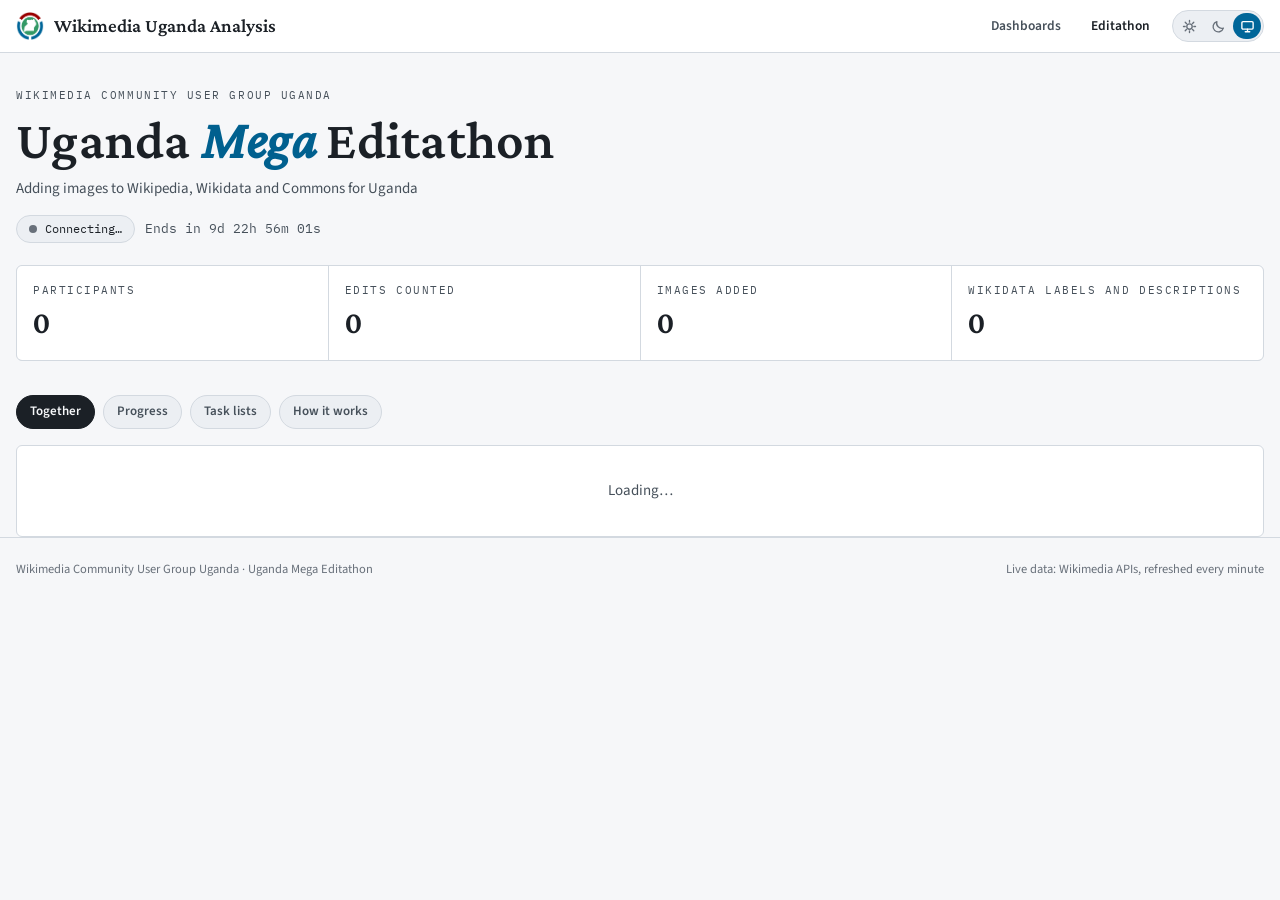
==== commit 939384f6: "hidden the leaderboard from public view" ====
--- a/editathon.html
+++ b/editathon.html
@@ -83,16 +83,14 @@
   </section>
 
   <div class="eh-tabs" id="tabs" role="tablist">
-    <button class="btn" type="button" data-p="board" aria-pressed="true">Leaderboard</button>
+    <button class="btn" type="button" data-p="board" aria-pressed="true">Together</button>
     <button class="btn" type="button" data-p="progress" aria-pressed="false">Progress</button>
-    <button class="btn" type="button" data-p="feed" aria-pressed="false">Live edits</button>
     <button class="btn" type="button" data-p="tasks" aria-pressed="false">Task lists</button>
     <button class="btn" type="button" data-p="how" aria-pressed="false">How it works</button>
   </div>
 
   <section class="eh-panel on" id="p-board"></section>
   <section class="eh-panel" id="p-progress"></section>
-  <section class="eh-panel" id="p-feed"></section>
   <section class="eh-panel" id="p-tasks"></section>
   <section class="eh-panel how" id="p-how"></section>
 </main>
@@ -100,7 +98,7 @@
 <footer class="sitefoot"><div class="wrap"><span>Wikimedia Community User Group Uganda · Uganda Mega Editathon</span><span>Live data: Wikimedia APIs, refreshed every minute</span></div></footer>
 
 <script type="module">
-import { computeBoard, buildContext, getParticipants, SMALL_LISTS, windowState, cleanUser } from './editathon/board.js';
+import { computeBoard, publicBoard, buildContext, getParticipants, SMALL_LISTS, windowState, cleanUser } from './editathon/board.js';
 
 const $ = (s, r = document) => r.querySelector(s);
 const esc = s => String(s == null ? '' : s).replace(/[&<>"']/g, c => ({ '&': '&amp;', '<': '&lt;', '>': '&gt;', '"': '&quot;', "'": '&#39;' }[c]));
@@ -147,7 +145,7 @@
 
 function renderKpis() {
   const t = (BOARD && BOARD.totals) || {};
-  const items = [['Participants', t.participants], ['Edits counted', t.edits], ['Points scored', t.points], ['Wikidata labels and images', (t.labels || 0) + (t.images || 0)]];
+  const items = [['Participants', t.participants], ['Edits counted', t.edits], ['Images added', (t.images || 0) + (t.articleImages || 0) + (t.uploads || 0)], ['Wikidata labels and descriptions', (t.labels || 0) + (t.descriptions || 0)]];
   $('#kpis').innerHTML = items.map(([h, v]) => `<div class="kpi"><div class="eyebrow">${esc(h)}</div><div class="num big" style="font-family:var(--f-display);font-size:32px;font-weight:600">${fmt(v)}</div></div>`).join('');
 }
 
@@ -163,13 +161,13 @@
     return;
   }
   if (!b) { root.innerHTML = '<div class="card empty">Loading…</div>'; return; }
-  const us = b.users, top = us.filter(u => u.points > 0).slice(0, 3);
-  const pod = top.length ? `<div class="podium">${top.map((u, i) => `<div class="pod ${i === 0 ? 'first' : ''}"><div class="n">${u.rank}</div><div class="u">${userLink(u.user)}</div><div class="p">${fmt(u.points)} points · ${fmt(u.edits)} edits</div></div>`).join('')}</div>` : '';
-  const rows = us.map(u => `<tr><td class="num">${u.rank == null ? '–' : u.rank}</td><td>${userLink(u.user)}${u.team ? ` <span class="badge">${esc(u.team)}</span>` : ''}</td>
-    <td class="num pts">${fmt(u.points)}</td><td class="num">${fmt(u.tasks)}</td><td class="num">${fmt(u.images)}</td><td class="num">${fmt(u.labels)}</td><td class="num">${fmt(u.uploads)}</td><td class="num">${fmt(u.edits)}</td><td>${u.last ? ago(u.last) : '–'}</td></tr>`).join('');
-  const state = b.state === 'upcoming' ? '<div class="note">The editathon has not started: points count from ' + new Date(CFG.start).toLocaleString('en-GB') + '.</div>' : '';
-  root.innerHTML = pod + `<div class="tbl-wrap card" style="padding:0"><table class="t"><thead><tr><th class="num">#</th><th>Participant</th><th class="num">Points</th><th class="num">Task pages</th><th class="num">Wikidata images</th><th class="num">Luganda labels</th><th class="num">Uploads</th><th class="num">Edits</th><th>Last edit</th></tr></thead><tbody>${rows}</tbody></table></div>` + state +
-    `<div class="note">Points: ${scoreText()}. Reverted edits earn nothing. Tap “How it works” for the rules.</div>`;
+  const t = b.totals || {};
+  const rows = [['Images uploaded to Wikimedia Commons', t.uploads], ['Images added on Wikidata', t.images], ['Images added to articles', t.articleImages],
+    ['Wikidata labels', t.labels], ['Luganda Wikidata descriptions', t.descriptions], ['Infoboxes', t.infoboxes], ['Databoxes', t.databoxes],
+    ['Wikidata items linked to articles', t.sitelinks]].map(([n, v]) => `<tr><td>${esc(n)}</td><td class="num"><b>${fmt(v || 0)}</b></td></tr>`).join('');
+  const state = b.state === 'upcoming' ? '<div class="note">The editathon has not started: edits count from ' + new Date(CFG.start).toLocaleString('en-GB') + '.</div>' : '';
+  root.innerHTML = `<div class="card"><div class="eyebrow" style="margin-bottom:8px">What all of us have done so far</div><table class="t"><tbody>${rows}</tbody></table></div>` + state +
+    `<div class="note">This is the combined work of every participant. Individual results are reviewed by the organisers, who check the quality of edits, and are announced after the editathon. Tap “How it works” for the rules.</div>`;
 }
 const userLink = u => `<a href="https://en.wikipedia.org/wiki/Special:CentralAuth/${encodeURIComponent(u)}" target="_blank" rel="noopener">${esc(u)}</a>`;
 const scoreText = () => { const p = CFG.points; return `Wikidata label ${p.wikidata_label}, Luganda Wikidata description ${p.wikidata_description}, infobox ${p.infobox}, databox ${p.databox}, image added to Wikidata ${p.wikidata_image}, image added to an article ${p.article_image}, Wikidata item linked to an article ${p.sitelink}, missing photo uploaded ${p.upload}`; };
@@ -189,23 +187,11 @@
     const ver = m ? `<br><span title="Checked on the live wiki">${fmt(m.done)} now fixed (checked ${new Date(METRICS.generated).toLocaleTimeString('en-GB', { hour: '2-digit', minute: '2-digit' })})</span>` : '';
     return `<div class="r"><div class="l">${esc(l.name)}</div><div class="bar"><i style="width:${Math.max(pc, p.done ? 1 : 0)}%"></i></div><div class="v">${fmt(p.done)} of ${fmt(p.total)} worked on · ${pc < 0.1 && p.done ? '<0.1' : pc.toFixed(1)}%${ver}</div></div>`;
   }).join('');
-  const per = {}; BOARD.users.forEach(u => Object.entries(u.byWiki).forEach(([w, n]) => per[w] = (per[w] || 0) + n));
+  const per = BOARD.totals.byWiki || {};
   const wk = Object.entries(CFG.wikis).map(([w, c]) => `<tr><td>${esc(c.label)}</td><td class="num">${fmt(per[w] || 0)}</td></tr>`).join('');
   root.innerHTML = `<div class="card"><div class="eyebrow" style="margin-bottom:12px">Task items worked on by participants</div><div class="prog">${rows}</div>
     <div class="note">“Worked on” counts an item once, when a participant edits it. “Now fixed” is a separate check of the live wiki, repeated about once an hour (the two large Wikidata lists are counted from edits only).</div></div>
     <div class="card" style="margin-top:16px"><div class="eyebrow" style="margin-bottom:8px">Counted edits by project</div><table class="t"><tbody>${wk}</tbody></table></div>`;
-}
-
-// ---------- live feed
-function renderFeed() {
-  const root = $('#p-feed'); if (!BOARD) { root.innerHTML = '<div class="card empty">Loading…</div>'; return; }
-  if (!BOARD.feed.length) { root.innerHTML = '<div class="card empty">No counted edits yet. They appear here as soon as participants save them.</div>'; return; }
-  const kind = { upload: 'upload', label: 'Luganda label', image: 'image added', task: 'task page', edit: 'edit' };
-  root.innerHTML = `<div class="card feed">${BOARD.feed.map(f => {
-    const w = CFG.wikis[f.wiki] || { label: f.wiki, site: '' };
-    const diff = w.site ? w.site.replace('/wiki/', '/wiki/Special:Diff/') + f.revid : '#';
-    return `<div class="f"><span class="ts">${ago(f.ts)}</span><span><b>${userLink(f.user)}</b> · ${esc(kind[f.kind] || f.kind)} · <a href="${wikiLink(CFG, f.wiki, f.title)}" target="_blank" rel="noopener">${esc(f.title)}</a> <span class="badge">${esc(w.label)}</span> <a class="badge" href="${diff}" target="_blank" rel="noopener">diff</a></span><span class="pt">+${f.points}</span></div>`;
-  }).join('')}</div>`;
 }
 
 // ---------- tasks
@@ -355,7 +341,7 @@
   try { const j = await J(CFG.metricsUrl + '?t=' + Math.floor(Date.now() / 300000)); if (j && j.lists) METRICS = j; } catch (e) { }
 }
 async function snapshot() {
-  try { const j = await J(CFG.snapshotUrl + '?t=' + Math.floor(Date.now() / 60000)); if (j && j.users) { BOARD = j; SOURCE = 'snapshot'; return true; } } catch (e) { }
+  try { const j = await J(CFG.snapshotUrl + '?t=' + Math.floor(Date.now() / 60000)); if (j && j.totals) { BOARD = j; SOURCE = 'snapshot'; return true; } } catch (e) { }
   return false;
 }
 let refreshing = false;
@@ -365,7 +351,7 @@
     await loadParticipants();
     const b = await computeBoard({ config: CFG, users: PARTS, ctx: CTX, fetchFn: u => fetch(u) });
     if (b.errors.length && b.errors.length >= Object.keys(CFG.wikis).length) throw new Error('all projects failed');
-    BOARD = b; SOURCE = 'live'; LAST_OK = new Date();
+    BOARD = publicBoard(b); SOURCE = 'live'; LAST_OK = new Date();
     setLive(b.errors.length ? 'warn' : 'on', (b.errors.length ? 'Partly live' : 'Live') + ' · updated ' + LAST_OK.toLocaleTimeString('en-GB') + (b.state === 'upcoming' ? ' · not started' : ''));
   } catch (e) {
     setLive('warn', SOURCE === 'snapshot' && BOARD ? 'Showing a saved copy from ' + new Date(BOARD.generated).toLocaleTimeString('en-GB') + ' · live refresh failed' : 'Could not reach Wikimedia · retrying');
@@ -373,7 +359,7 @@
   refreshing = false; drawAll();
   loadMetrics().then(renderProgress);
 }
-function drawAll() { renderKpis(); renderBoard(); renderProgress(); renderFeed(); }
+function drawAll() { renderKpis(); renderBoard(); renderProgress(); }
 
 (async function main() {
   CFG = await J('editathon/config.json?t=' + Math.floor(Date.now() / 60000));
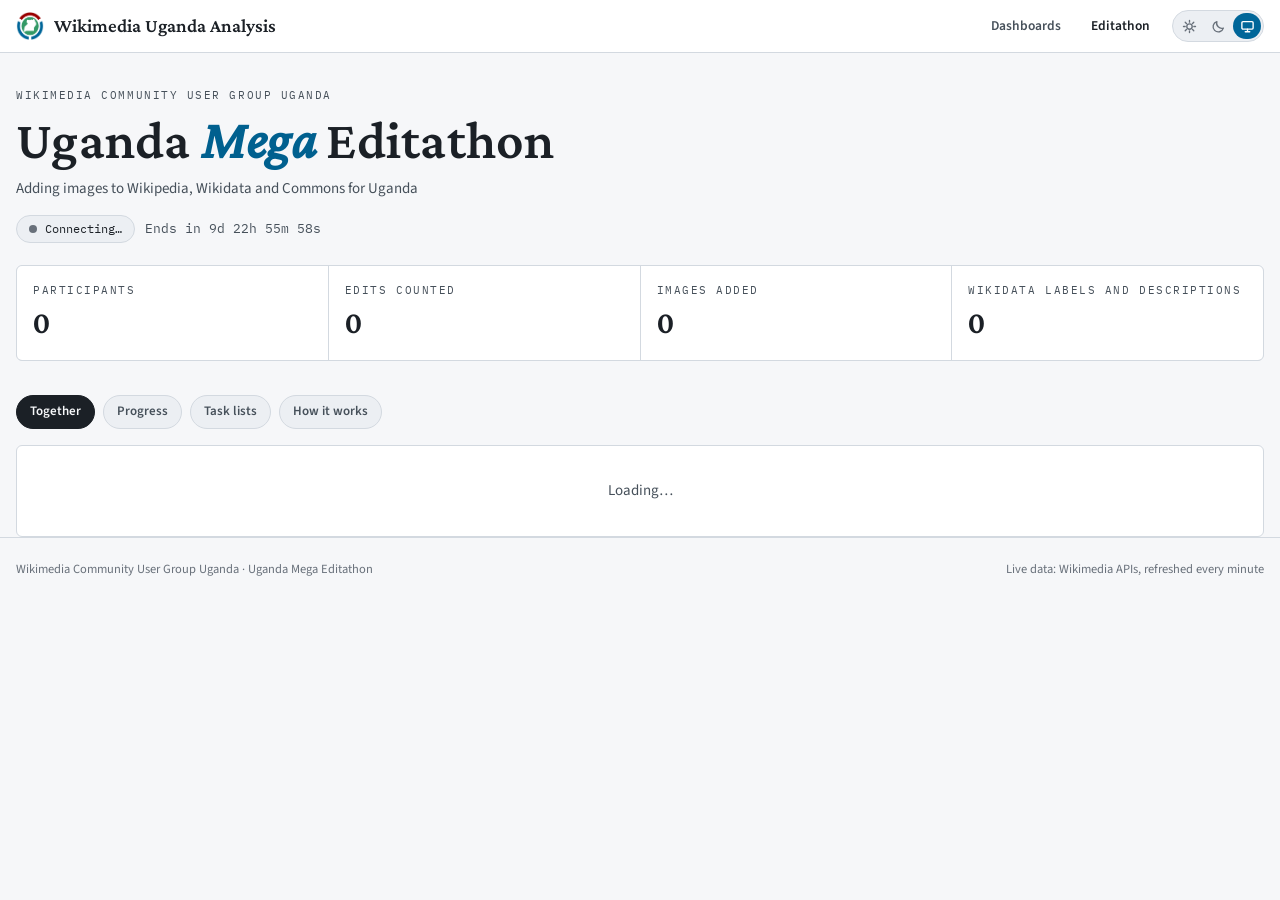
==== commit d5a46177: "removed points awarding info from the public view" ====
--- a/editathon.html
+++ b/editathon.html
@@ -312,16 +312,7 @@
 function renderHow() {
   const p = CFG.points;
   $('#p-how').innerHTML = `<div class="card"><h3 style="margin-top:0">What we are doing</h3><p>For three weeks we are improving how Uganda looks on Wikipedia, Wikidata and Wikimedia Commons: adding the missing lead images, connecting existing Commons images, adding Luganda labels, and photographing what has no image yet.</p>
-    <h3>Join in</h3><ol><li>Make an account on Wikipedia if you do not have one.</li><li>Register for the event on <a href="${esc(CFG.participantsSource.event)}" target="_blank" rel="noopener">Meta-Wiki</a> and join the programme on the <a href="${esc(CFG.participantsSource.join)}" target="_blank" rel="noopener">Outreach Dashboard</a>. The leaderboard takes its participants from the Dashboard, so you appear here automatically, within a minute of enrolling.</li><li>Pick a list under “Task lists”, open an item, and make the edit. Add a short edit summary.</li><li>Watch your points here. The page refreshes by itself every minute.</li></ol>
-    <h3>How points work</h3><table class="t"><tbody>
-      <tr><td>Wikidata label</td><td class="num"><b>${p.wikidata_label}</b></td></tr>
-      <tr><td>Luganda description added on Wikidata</td><td class="num"><b>${p.wikidata_description}</b></td></tr>
-      <tr><td>Infobox added to an article</td><td class="num"><b>${p.infobox}</b></td></tr>
-      <tr><td>Databox added to an article</td><td class="num"><b>${p.databox}</b></td></tr>
-      <tr><td>Adding an image to Wikidata (P18)</td><td class="num"><b>${p.wikidata_image}</b></td></tr>
-      <tr><td>Adding an image to an article (Luganda, Runyankore or English)</td><td class="num"><b>${p.article_image}</b></td></tr>
-      <tr><td>Linking a Wikidata item to its articles on any of the wikis</td><td class="num"><b>${p.sitelink}</b></td></tr>
-      <tr><td>Uploading a missing photo to Wikimedia Commons</td><td class="num"><b>${p.upload}</b></td></tr></tbody></table>
+    <h3>Join in</h3><ol><li>Make an account on Wikipedia if you do not have one.</li><li>Register for the event on <a href="${esc(CFG.participantsSource.event)}" target="_blank" rel="noopener">Meta-Wiki</a> and join the programme on the <a href="${esc(CFG.participantsSource.join)}" target="_blank" rel="noopener">Outreach Dashboard</a>. The leaderboard takes its participants from the Dashboard, so you appear here automatically, within a minute of enrolling.</li><li>Pick a list under “Task lists”, open an item, and make the edit. Add a short edit summary.</li><li>Watch the group progress here. The page refreshes by itself every minute.</li></ol>
     <h3>Good to know</h3><ul><li>Only edits made between <b>${new Date(CFG.start).toLocaleString('en-GB')}</b> and <b>${new Date(CFG.end).toLocaleString('en-GB')}</b> (your device’s time) count. ${esc(CFG.timezoneNote)}</li>
       <li>Reverted edits earn nothing. Other edits are counted but earn no points.</li>
       <li>Labels, images and links on Wikidata, and infoboxes, databoxes and images in articles, are recognised from the edit summary, so write a clear one (for example “added infobox”, “added image”).</li>
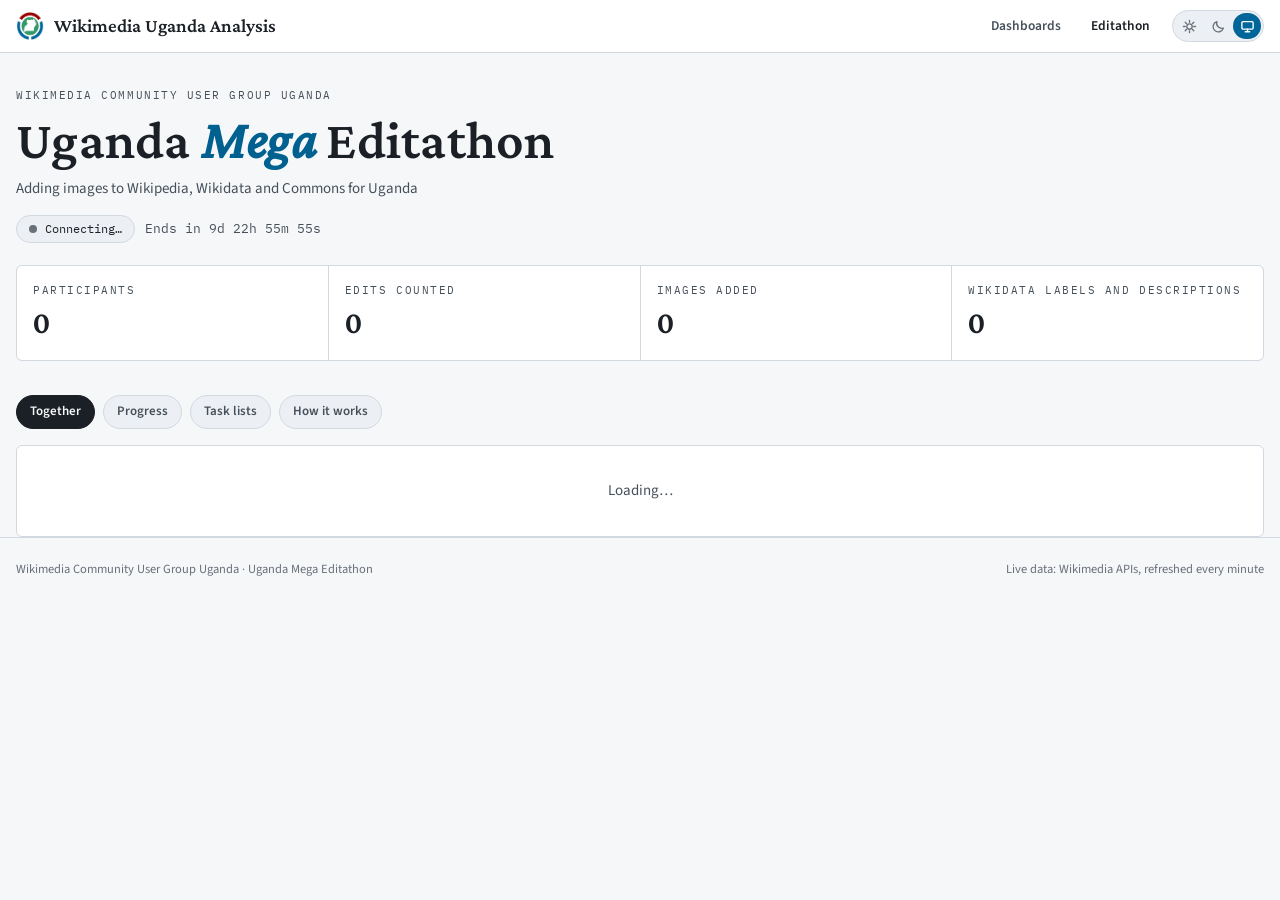
==== commit 5a62d8f8: "Updated the done status in wikipedia" ====
--- a/editathon.html
+++ b/editathon.html
@@ -281,10 +281,23 @@
       for (const id of ids) { const e = j.entities && j.entities[id]; res.set(id, e && !e.missing ? (labelList ? !!(e.labels && e.labels.lg) : !!(e.claims && e.claims.P18 && e.claims.P18.length)) : null); }
     } else if (wiki === 'enwiki') {
       const titles = rows.map(r => r[0]);
-      const j = await wapi(wiki, { action: 'query', titles: titles.join('|'), prop: 'pageprops', ppprop: 'page_image|page_image_free' });
+      const j = { query: { normalized: [], pages: [] } }, merged = {}; let cont = {};
+      for (let k = 0; k < 8; k++) {   // 'images' is paged, follow the continuation so no page loses its file list
+        const r = await wapi(wiki, Object.assign({ action: 'query', titles: titles.join('|'), prop: 'pageprops|images', ppprop: 'page_image|page_image_free', imlimit: 'max' }, cont));
+        (r.query.normalized || []).forEach(n => j.query.normalized.push(n));
+        for (const p of (r.query.pages || [])) { const m = merged[p.title] || (merged[p.title] = Object.assign({}, p, { images: [] })); if (p.pageprops) m.pageprops = p.pageprops; (p.images || []).forEach(x => m.images.push(x)); }
+        if (!r.continue) break; cont = r.continue;
+      }
+      j.query.pages = Object.values(merged);
       const norm = {}; (j.query.normalized || []).forEach(n => norm[n.from] = n.to);
       const byTitle = {}; (j.query.pages || []).forEach(p => byTitle[p.title] = p);
-      for (const t of titles) { const p = byTitle[norm[t] || t]; res.set(t, p && !p.missing ? !!(p.pageprops && p.pageprops.page_image) : null); }
+      // page_image is only set for images the PageImages extension rates as a lead image (and lags behind edits),
+      // so also accept the page now using the exact file the list asked for.
+      const fileOf = {}; if (l.kind === 'image-exists') rows.forEach(r => fileOf[r[0]] = 'File:' + String(r[1] || '').replace(/^(File|Image):/i, '').replace(/_/g, ' ').trim());
+      const imgsOf = {}; for (const p of (j.query.pages || [])) imgsOf[p.title] = (p.images || []).map(x => x.title.replace(/_/g, ' '));
+      for (const t of titles) { const k = norm[t] || t, p = byTitle[k];
+        const hasTarget = !!fileOf[t] && (imgsOf[k] || []).includes(fileOf[t]);
+        res.set(t, p && !p.missing ? (!!(p.pageprops && p.pageprops.page_image) || hasTarget) : null); }
     } else {
       const prefix = wiki === 'incubatorwiki' ? 'Wp/nyn/' : '', boil = wiki === 'incubatorwiki' ? NYN_BOIL : LG_BOIL;
       const titles = rows.map(r => prefix + r[0]); const imgs = {}; let cont = {}, pages = {};
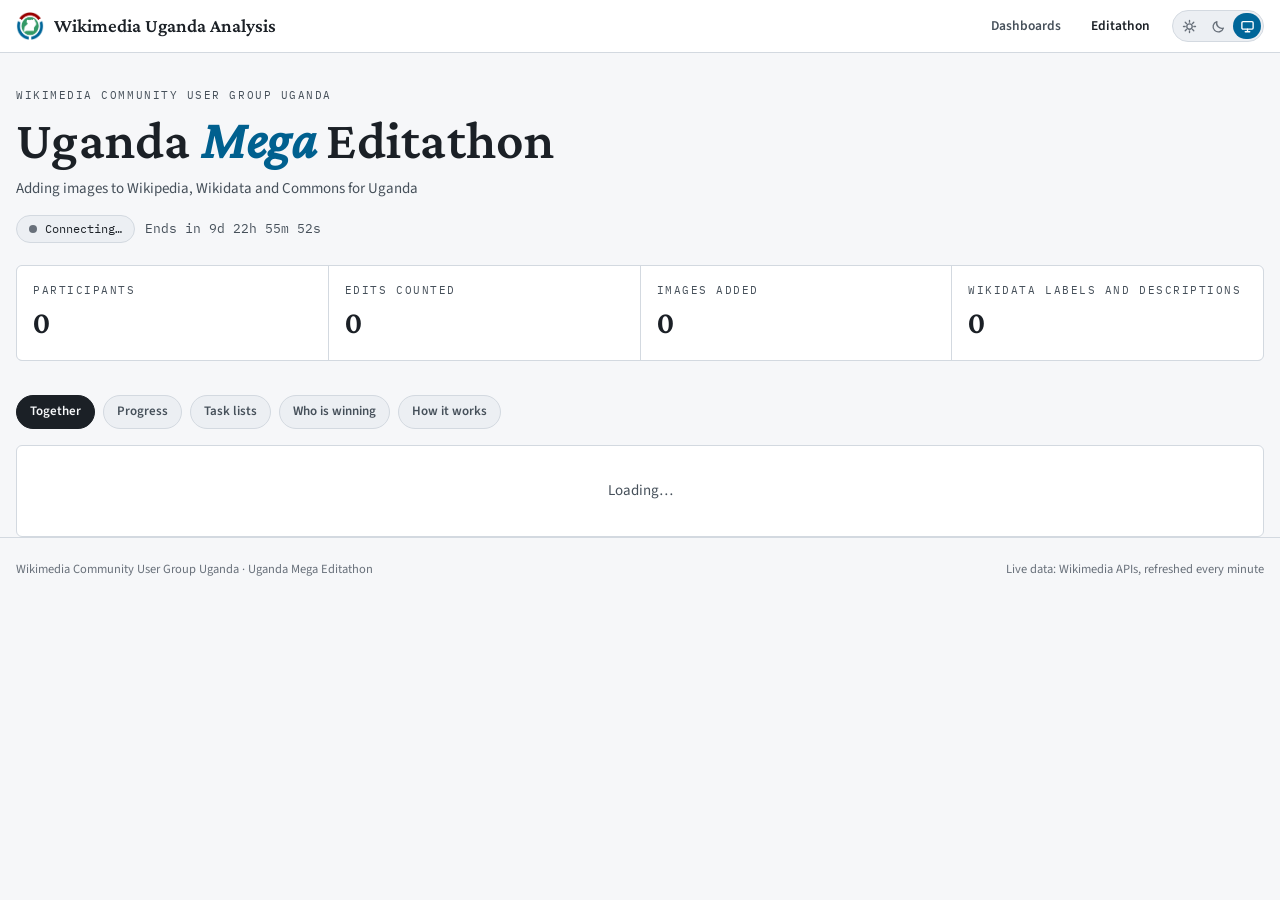
==== commit 17b68f60: "added winning tab" ====
--- a/editathon.html
+++ b/editathon.html
@@ -86,12 +86,14 @@
     <button class="btn" type="button" data-p="board" aria-pressed="true">Together</button>
     <button class="btn" type="button" data-p="progress" aria-pressed="false">Progress</button>
     <button class="btn" type="button" data-p="tasks" aria-pressed="false">Task lists</button>
+    <button class="btn" type="button" data-p="winners" aria-pressed="false">Who is winning</button>
     <button class="btn" type="button" data-p="how" aria-pressed="false">How it works</button>
   </div>
 
   <section class="eh-panel on" id="p-board"></section>
   <section class="eh-panel" id="p-progress"></section>
   <section class="eh-panel" id="p-tasks"></section>
+  <section class="eh-panel" id="p-winners"></section>
   <section class="eh-panel how" id="p-how"></section>
 </main>
 
@@ -170,7 +172,7 @@
     `<div class="note">This is the combined work of every participant. Individual results are reviewed by the organisers, who check the quality of edits, and are announced after the editathon. Tap “How it works” for the rules.</div>`;
 }
 const userLink = u => `<a href="https://en.wikipedia.org/wiki/Special:CentralAuth/${encodeURIComponent(u)}" target="_blank" rel="noopener">${esc(u)}</a>`;
-const scoreText = () => { const p = CFG.points; return `Wikidata label ${p.wikidata_label}, Luganda Wikidata description ${p.wikidata_description}, infobox ${p.infobox}, databox ${p.databox}, image added to Wikidata ${p.wikidata_image}, image added to an article ${p.article_image}, Wikidata item linked to an article ${p.sitelink}, missing photo uploaded ${p.upload}`; };
+const scoreText = () => { const p = CFG.points; return `Luganda Wikidata description ${p.wikidata_description} per item, infobox ${p.infobox}, databox ${p.databox}, image added to Wikidata ${p.wikidata_image}, image added to an article ${p.article_image}, Wikidata item linked to an article ${p.sitelink}, missing photo uploaded ${p.upload}`; };
 function ago(ts) {
   const s = Math.max(0, (Date.now() - new Date(ts)) / 1000);
   if (s < 90) return 'just now'; if (s < 3600) return Math.round(s / 60) + ' min ago'; if (s < 86400) return Math.round(s / 3600) + ' h ago';
@@ -192,6 +194,29 @@
   root.innerHTML = `<div class="card"><div class="eyebrow" style="margin-bottom:12px">Task items worked on by participants</div><div class="prog">${rows}</div>
     <div class="note">“Worked on” counts an item once, when a participant edits it. “Now fixed” is a separate check of the live wiki, repeated about once an hour (the two large Wikidata lists are counted from edits only).</div></div>
     <div class="card" style="margin-top:16px"><div class="eyebrow" style="margin-bottom:8px">Counted edits by project</div><table class="t"><tbody>${wk}</tbody></table></div>`;
+}
+
+// ---------- who is winning
+const KIND_NAMES = { upload: 'Photos uploaded to Commons', image: 'Images added on Wikidata', article_image: 'Images added to articles', infobox: 'Infoboxes', databox: 'Databoxes', description: 'Luganda descriptions', sitelink: 'Items linked to articles' };
+function renderWinners() {
+  const root = $('#p-winners'), b = BOARD;
+  if (!b) { root.innerHTML = '<div class="card empty">Loading…</div>'; return; }
+  if (!b.winners) { root.innerHTML = '<div class="card empty">Results for each project are announced after the editathon.</div>'; return; }
+  const cards = Object.entries(CFG.wikis).map(([w, c]) => {
+    const p = b.winners[w], top = (p && p.top) || [];
+    if (!top.length) return `<div class="card" style="margin-top:16px"><div class="eyebrow" style="margin-bottom:8px">${esc(c.label)}</div><div class="note">No points yet. Be the first.</div></div>`;
+    const lead = top[0], gap = top[1] ? lead.points - top[1].points : null;
+    const best = Object.entries(lead.mix || {}).sort((x, y) => y[1].pts - x[1].pts)[0];
+    const why = `<div class="note" style="margin:0 0 10px"><b>${userLink(lead.user)}</b> leads${gap === null ? '' : gap === 0 ? ', tied on points' : ' by ' + fmt(gap) + ' point' + (gap === 1 ? '' : 's')}${best ? ', mostly from ' + esc((KIND_NAMES[best[0]] || best[0]).toLowerCase()) + ' (' + fmt(best[1].pts) + ' of ' + fmt(lead.points) + ' points)' : ''}.</div>`;
+    const rows = top.map(r => {
+      const mix = Object.entries(r.mix || {}).sort((x, y) => y[1].pts - x[1].pts)
+        .map(([k, m]) => `<span class="badge">${esc(KIND_NAMES[k] || k)}: ${fmt(m.n)} · ${fmt(m.pts)} pts</span>`).join(' ');
+      return `<tr><td class="num">${r.rank}</td><td>${userLink(r.user)}</td><td class="num"><b>${fmt(r.points)}</b></td><td class="num">${fmt(r.edits)}</td><td>${mix}</td></tr>`;
+    }).join('');
+    return `<div class="card" style="margin-top:16px"><div class="eyebrow" style="margin-bottom:8px">${esc(c.label)}</div>${why}<div class="tbl-wrap"><table class="t"><thead><tr><th class="num">#</th><th>Editor</th><th class="num">Points</th><th class="num">Edits</th><th>Where the points come from</th></tr></thead><tbody>${rows}</tbody></table></div></div>`;
+  }).join('');
+  root.innerHTML = `<div class="note" style="margin:0">One winner per project: the editor with the most points earned on that project. Points: ${scoreText()}.</div>` + cards +
+    `<div class="note">Live standings, updated every minute. Before any prize is awarded the organisers check every edit again and remove deleted, undone and reverted work, so the final order can differ. Tied editors are ordered by who reached the points first.</div>`;
 }
 
 // ---------- tasks
@@ -363,7 +388,7 @@
   refreshing = false; drawAll();
   loadMetrics().then(renderProgress);
 }
-function drawAll() { renderKpis(); renderBoard(); renderProgress(); }
+function drawAll() { renderKpis(); renderBoard(); renderProgress(); renderWinners(); }
 
 (async function main() {
   CFG = await J('editathon/config.json?t=' + Math.floor(Date.now() / 60000));
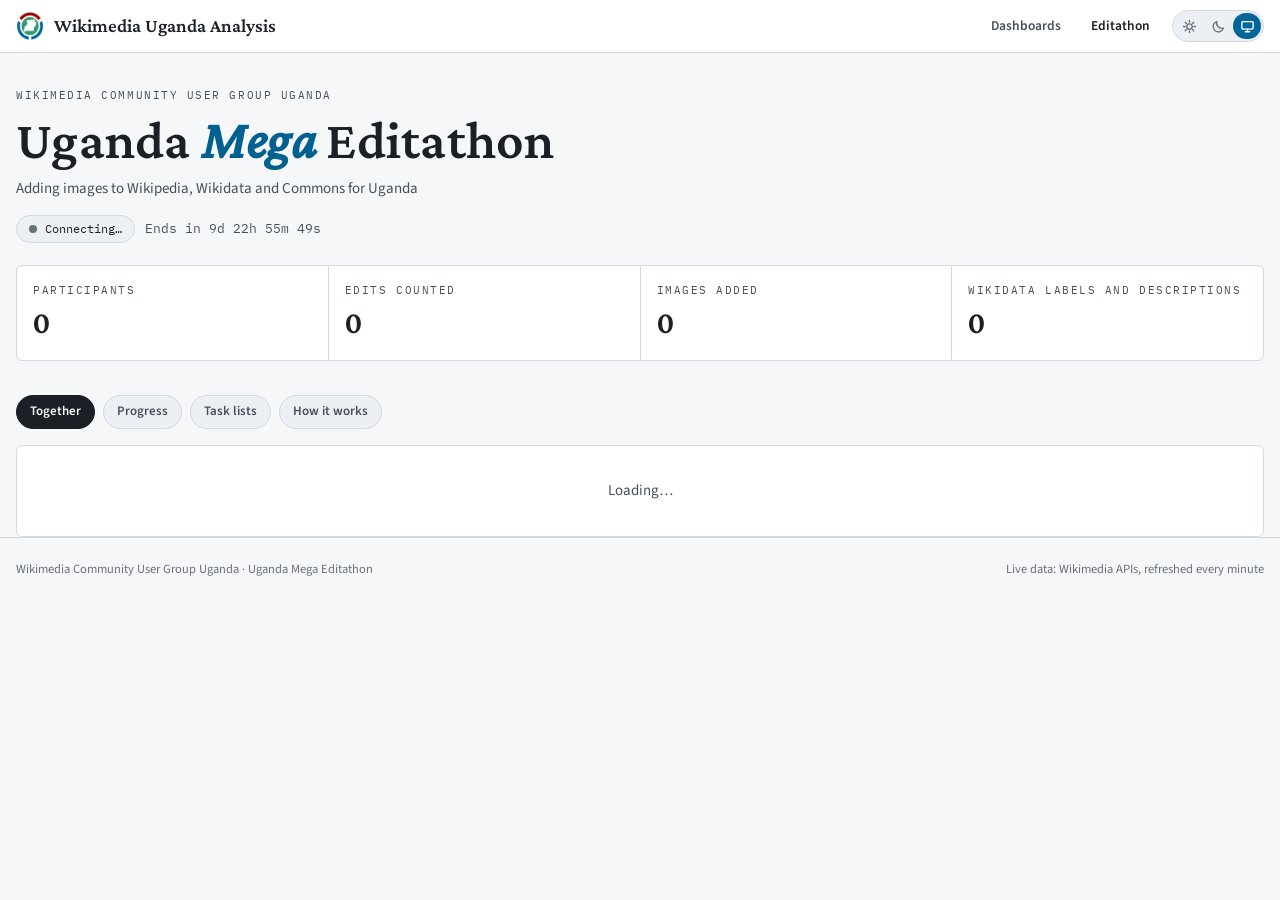
==== commit 1825090d: "moved the winning tab to the private view" ====
--- a/editathon.html
+++ b/editathon.html
@@ -53,6 +53,7 @@
 .how h3{font-family:var(--f-display);font-size:22px;margin:22px 0 6px}
 .how p,.how li{color:var(--soft);max-width:78ch}
 .pg{display:flex;gap:8px;align-items:center;justify-content:flex-end;margin-top:10px;font-family:var(--f-data);font-size:12.5px;color:var(--soft)}
+[hidden]{display:none!important}
 .note{font-size:12.5px;color:var(--mute);margin-top:8px}
 @media(max-width:720px){.podium{grid-template-columns:1fr}.prog .r{grid-template-columns:1fr}.prog .r .v{text-align:left}.feed .f{grid-template-columns:64px 1fr}.feed .f .pt{display:none}}
 </style>
@@ -86,7 +87,7 @@
     <button class="btn" type="button" data-p="board" aria-pressed="true">Together</button>
     <button class="btn" type="button" data-p="progress" aria-pressed="false">Progress</button>
     <button class="btn" type="button" data-p="tasks" aria-pressed="false">Task lists</button>
-    <button class="btn" type="button" data-p="winners" aria-pressed="false">Who is winning</button>
+    <button class="btn" type="button" data-p="winners" aria-pressed="false" id="winTab" hidden>Who is winning (private)</button>
     <button class="btn" type="button" data-p="how" aria-pressed="false">How it works</button>
   </div>
 
@@ -121,6 +122,10 @@
   apply(pref(), false);
 })();
 
+// The organiser's private view exists only when this page is opened on your own computer (localhost). The public
+// site never receives names or points, so nothing about individuals can be seen there.
+const LOCAL = ['localhost', '127.0.0.1', '[::1]'].includes(location.hostname);
+let FULL = null, VERIFIED = null, VERIFYING = false;
 let PSRC = null, CFG, INDEX, CTX, BOARD = null, METRICS = null, PARTS = [], SOURCE = 'none', LAST_OK = null;
 
 // ---------- tabs
@@ -169,7 +174,7 @@
     ['Wikidata items linked to articles', t.sitelinks]].map(([n, v]) => `<tr><td>${esc(n)}</td><td class="num"><b>${fmt(v || 0)}</b></td></tr>`).join('');
   const state = b.state === 'upcoming' ? '<div class="note">The editathon has not started: edits count from ' + new Date(CFG.start).toLocaleString('en-GB') + '.</div>' : '';
   root.innerHTML = `<div class="card"><div class="eyebrow" style="margin-bottom:8px">What all of us have done so far</div><table class="t"><tbody>${rows}</tbody></table></div>` + state +
-    `<div class="note">This is the combined work of every participant. Individual results are reviewed by the organisers, who check the quality of edits, and are announced after the editathon. Tap “How it works” for the rules.</div>`;
+    `<div class="note">This is the combined work of every participant. Tap “How it works” for the rules.</div>`;
 }
 const userLink = u => `<a href="https://en.wikipedia.org/wiki/Special:CentralAuth/${encodeURIComponent(u)}" target="_blank" rel="noopener">${esc(u)}</a>`;
 const scoreText = () => { const p = CFG.points; return `Luganda Wikidata description ${p.wikidata_description} per item, infobox ${p.infobox}, databox ${p.databox}, image added to Wikidata ${p.wikidata_image}, image added to an article ${p.article_image}, Wikidata item linked to an article ${p.sitelink}, missing photo uploaded ${p.upload}`; };
@@ -199,12 +204,13 @@
 // ---------- who is winning
 const KIND_NAMES = { upload: 'Photos uploaded to Commons', image: 'Images added on Wikidata', article_image: 'Images added to articles', infobox: 'Infoboxes', databox: 'Databoxes', description: 'Luganda descriptions', sitelink: 'Items linked to articles' };
 function renderWinners() {
-  const root = $('#p-winners'), b = BOARD;
+  if (!LOCAL) return;
+  $('#winTab').hidden = false;
+  const root = $('#p-winners'), b = VERIFIED || FULL;
   if (!b) { root.innerHTML = '<div class="card empty">Loading…</div>'; return; }
-  if (!b.winners) { root.innerHTML = '<div class="card empty">Results for each project are announced after the editathon.</div>'; return; }
   const cards = Object.entries(CFG.wikis).map(([w, c]) => {
-    const p = b.winners[w], top = (p && p.top) || [];
-    if (!top.length) return `<div class="card" style="margin-top:16px"><div class="eyebrow" style="margin-bottom:8px">${esc(c.label)}</div><div class="note">No points yet. Be the first.</div></div>`;
+    const top = ((b.projects[w] || {}).ranking || []).slice(0, 5);
+    if (!top.length) return `<div class="card" style="margin-top:16px"><div class="eyebrow" style="margin-bottom:8px">${esc(c.label)}</div><div class="note">No points yet.</div></div>`;
     const lead = top[0], gap = top[1] ? lead.points - top[1].points : null;
     const best = Object.entries(lead.mix || {}).sort((x, y) => y[1].pts - x[1].pts)[0];
     const why = `<div class="note" style="margin:0 0 10px"><b>${userLink(lead.user)}</b> leads${gap === null ? '' : gap === 0 ? ', tied on points' : ' by ' + fmt(gap) + ' point' + (gap === 1 ? '' : 's')}${best ? ', mostly from ' + esc((KIND_NAMES[best[0]] || best[0]).toLowerCase()) + ' (' + fmt(best[1].pts) + ' of ' + fmt(lead.points) + ' points)' : ''}.</div>`;
@@ -215,8 +221,20 @@
     }).join('');
     return `<div class="card" style="margin-top:16px"><div class="eyebrow" style="margin-bottom:8px">${esc(c.label)}</div>${why}<div class="tbl-wrap"><table class="t"><thead><tr><th class="num">#</th><th>Editor</th><th class="num">Points</th><th class="num">Edits</th><th>Where the points come from</th></tr></thead><tbody>${rows}</tbody></table></div></div>`;
   }).join('');
-  root.innerHTML = `<div class="note" style="margin:0">One winner per project: the editor with the most points earned on that project. Points: ${scoreText()}.</div>` + cards +
-    `<div class="note">Live standings, updated every minute. Before any prize is awarded the organisers check every edit again and remove deleted, undone and reverted work, so the final order can differ. Tied editors are ordered by who reached the points first.</div>`;
+  const d = VERIFIED ? VERIFIED.dropped || [] : null;
+  const status = VERIFIED
+    ? `Every counted edit was re-checked at ${new Date(VERIFIED.generated).toLocaleTimeString('en-GB')}: ${d.length} no longer live (${d.filter(x => x.why === 'deleted').length} deleted, ${d.filter(x => x.why === 'reverted').length} undone or reverted), ${fmt(d.reduce((n, x) => n + x.points, 0))} points removed.`
+    : 'Quick view: only edits tagged as reverted are left out. Use the button to re-check every edit.';
+  root.innerHTML = `<div class="card" style="border-color:var(--accent,#c00)"><b>Private.</b> You see this only because the page is open on your own computer. The public site shows no names or points.
+    <div class="note" style="margin:8px 0 10px">${esc(status)}</div>
+    <button class="btn" type="button" id="verifyBtn" ${VERIFYING ? 'disabled' : ''}>${VERIFYING ? 'Checking every edit… about 2 minutes' : 'Check every edit (deleted, undone, reverted)'}</button></div>` + cards +
+    `<div class="note">One winner per project: most points earned on that project. Tied editors are ordered by who reached the points first. Points: ${scoreText()}.</div>`;
+  $('#verifyBtn').addEventListener('click', async () => {
+    VERIFYING = true; renderWinners();
+    try { VERIFIED = await computeBoard({ config: CFG, users: PARTS, ctx: CTX, fetchFn: u => fetch(u), verify: true }); }
+    catch (e) { console.warn(e); }
+    VERIFYING = false; renderWinners();
+  });
 }
 
 // ---------- tasks
@@ -380,7 +398,7 @@
     await loadParticipants();
     const b = await computeBoard({ config: CFG, users: PARTS, ctx: CTX, fetchFn: u => fetch(u) });
     if (b.errors.length && b.errors.length >= Object.keys(CFG.wikis).length) throw new Error('all projects failed');
-    BOARD = publicBoard(b); SOURCE = 'live'; LAST_OK = new Date();
+    BOARD = publicBoard(b); if (LOCAL) FULL = b; SOURCE = 'live'; LAST_OK = new Date();
     setLive(b.errors.length ? 'warn' : 'on', (b.errors.length ? 'Partly live' : 'Live') + ' · updated ' + LAST_OK.toLocaleTimeString('en-GB') + (b.state === 'upcoming' ? ' · not started' : ''));
   } catch (e) {
     setLive('warn', SOURCE === 'snapshot' && BOARD ? 'Showing a saved copy from ' + new Date(BOARD.generated).toLocaleTimeString('en-GB') + ' · live refresh failed' : 'Could not reach Wikimedia · retrying');
@@ -398,7 +416,7 @@
   await Promise.all(INDEX.lists.filter(l => SMALL_LISTS.includes(l.id)).map(async l => { loaded[l.id] = []; for (let n = 0; n < l.chunks; n++) loaded[l.id].push(...await J(`editathon/tasks/${l.id}.${n}.json`)); }));
   CTX = buildContext(INDEX, loaded);
   await loadParticipants();
-  const h = location.hash.replace('#', ''); if (h && $('#tabs [data-p="' + h + '"]')) $('#tabs [data-p="' + h + '"]').click();
+  const h = location.hash.replace('#', ''); if (h && $('#tabs [data-p="' + h + '"]') && (h !== 'winners' || LOCAL)) $('#tabs [data-p="' + h + '"]').click();
   drawAll();
   if (windowState(CFG) !== 'upcoming' && await snapshot()) { setLive('warn', 'Saved copy from ' + new Date(BOARD.generated).toLocaleTimeString('en-GB') + ' · going live…'); drawAll(); }
   await refresh();
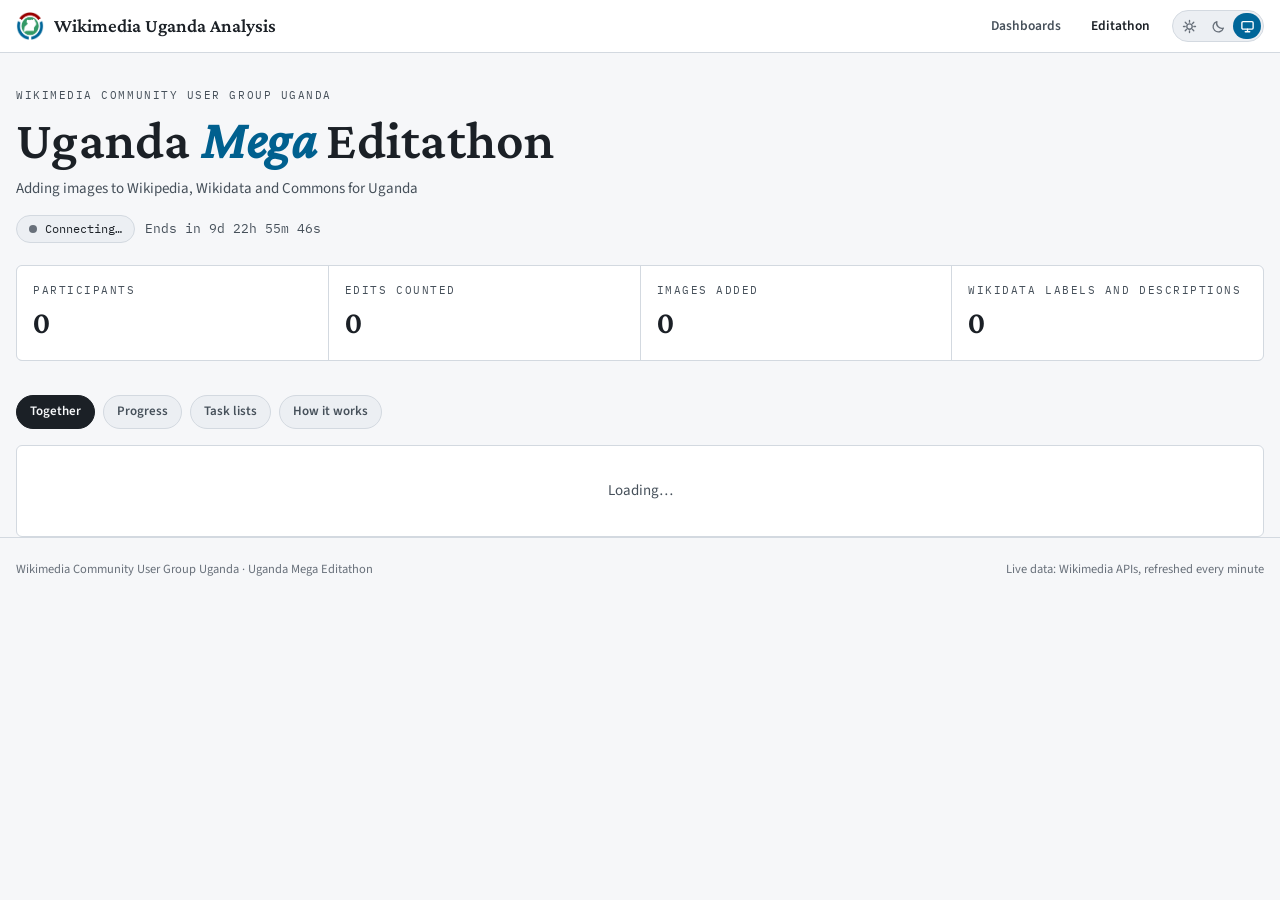
==== commit bdc3cc77: "modified the editathon page" ====
--- a/editathon.html
+++ b/editathon.html
@@ -53,7 +53,6 @@
 .how h3{font-family:var(--f-display);font-size:22px;margin:22px 0 6px}
 .how p,.how li{color:var(--soft);max-width:78ch}
 .pg{display:flex;gap:8px;align-items:center;justify-content:flex-end;margin-top:10px;font-family:var(--f-data);font-size:12.5px;color:var(--soft)}
-[hidden]{display:none!important}
 .note{font-size:12.5px;color:var(--mute);margin-top:8px}
 @media(max-width:720px){.podium{grid-template-columns:1fr}.prog .r{grid-template-columns:1fr}.prog .r .v{text-align:left}.feed .f{grid-template-columns:64px 1fr}.feed .f .pt{display:none}}
 </style>
@@ -87,14 +86,12 @@
     <button class="btn" type="button" data-p="board" aria-pressed="true">Together</button>
     <button class="btn" type="button" data-p="progress" aria-pressed="false">Progress</button>
     <button class="btn" type="button" data-p="tasks" aria-pressed="false">Task lists</button>
-    <button class="btn" type="button" data-p="winners" aria-pressed="false" id="winTab" hidden>Who is winning (private)</button>
     <button class="btn" type="button" data-p="how" aria-pressed="false">How it works</button>
   </div>
 
   <section class="eh-panel on" id="p-board"></section>
   <section class="eh-panel" id="p-progress"></section>
   <section class="eh-panel" id="p-tasks"></section>
-  <section class="eh-panel" id="p-winners"></section>
   <section class="eh-panel how" id="p-how"></section>
 </main>
 
@@ -122,10 +119,6 @@
   apply(pref(), false);
 })();
 
-// The organiser's private view exists only when this page is opened on your own computer (localhost). The public
-// site never receives names or points, so nothing about individuals can be seen there.
-const LOCAL = ['localhost', '127.0.0.1', '[::1]'].includes(location.hostname);
-let FULL = null, VERIFIED = null, VERIFYING = false;
 let PSRC = null, CFG, INDEX, CTX, BOARD = null, METRICS = null, PARTS = [], SOURCE = 'none', LAST_OK = null;
 
 // ---------- tabs
@@ -199,42 +192,6 @@
   root.innerHTML = `<div class="card"><div class="eyebrow" style="margin-bottom:12px">Task items worked on by participants</div><div class="prog">${rows}</div>
     <div class="note">“Worked on” counts an item once, when a participant edits it. “Now fixed” is a separate check of the live wiki, repeated about once an hour (the two large Wikidata lists are counted from edits only).</div></div>
     <div class="card" style="margin-top:16px"><div class="eyebrow" style="margin-bottom:8px">Counted edits by project</div><table class="t"><tbody>${wk}</tbody></table></div>`;
-}
-
-// ---------- who is winning
-const KIND_NAMES = { upload: 'Photos uploaded to Commons', image: 'Images added on Wikidata', article_image: 'Images added to articles', infobox: 'Infoboxes', databox: 'Databoxes', description: 'Luganda descriptions', sitelink: 'Items linked to articles' };
-function renderWinners() {
-  if (!LOCAL) return;
-  $('#winTab').hidden = false;
-  const root = $('#p-winners'), b = VERIFIED || FULL;
-  if (!b) { root.innerHTML = '<div class="card empty">Loading…</div>'; return; }
-  const cards = Object.entries(CFG.wikis).map(([w, c]) => {
-    const top = ((b.projects[w] || {}).ranking || []).slice(0, 5);
-    if (!top.length) return `<div class="card" style="margin-top:16px"><div class="eyebrow" style="margin-bottom:8px">${esc(c.label)}</div><div class="note">No points yet.</div></div>`;
-    const lead = top[0], gap = top[1] ? lead.points - top[1].points : null;
-    const best = Object.entries(lead.mix || {}).sort((x, y) => y[1].pts - x[1].pts)[0];
-    const why = `<div class="note" style="margin:0 0 10px"><b>${userLink(lead.user)}</b> leads${gap === null ? '' : gap === 0 ? ', tied on points' : ' by ' + fmt(gap) + ' point' + (gap === 1 ? '' : 's')}${best ? ', mostly from ' + esc((KIND_NAMES[best[0]] || best[0]).toLowerCase()) + ' (' + fmt(best[1].pts) + ' of ' + fmt(lead.points) + ' points)' : ''}.</div>`;
-    const rows = top.map(r => {
-      const mix = Object.entries(r.mix || {}).sort((x, y) => y[1].pts - x[1].pts)
-        .map(([k, m]) => `<span class="badge">${esc(KIND_NAMES[k] || k)}: ${fmt(m.n)} · ${fmt(m.pts)} pts</span>`).join(' ');
-      return `<tr><td class="num">${r.rank}</td><td>${userLink(r.user)}</td><td class="num"><b>${fmt(r.points)}</b></td><td class="num">${fmt(r.edits)}</td><td>${mix}</td></tr>`;
-    }).join('');
-    return `<div class="card" style="margin-top:16px"><div class="eyebrow" style="margin-bottom:8px">${esc(c.label)}</div>${why}<div class="tbl-wrap"><table class="t"><thead><tr><th class="num">#</th><th>Editor</th><th class="num">Points</th><th class="num">Edits</th><th>Where the points come from</th></tr></thead><tbody>${rows}</tbody></table></div></div>`;
-  }).join('');
-  const d = VERIFIED ? VERIFIED.dropped || [] : null;
-  const status = VERIFIED
-    ? `Every counted edit was re-checked at ${new Date(VERIFIED.generated).toLocaleTimeString('en-GB')}: ${d.length} no longer live (${d.filter(x => x.why === 'deleted').length} deleted, ${d.filter(x => x.why === 'reverted').length} undone or reverted), ${fmt(d.reduce((n, x) => n + x.points, 0))} points removed.`
-    : 'Quick view: only edits tagged as reverted are left out. Use the button to re-check every edit.';
-  root.innerHTML = `<div class="card" style="border-color:var(--accent,#c00)"><b>Private.</b> You see this only because the page is open on your own computer. The public site shows no names or points.
-    <div class="note" style="margin:8px 0 10px">${esc(status)}</div>
-    <button class="btn" type="button" id="verifyBtn" ${VERIFYING ? 'disabled' : ''}>${VERIFYING ? 'Checking every edit… about 2 minutes' : 'Check every edit (deleted, undone, reverted)'}</button></div>` + cards +
-    `<div class="note">One winner per project: most points earned on that project. Tied editors are ordered by who reached the points first. Points: ${scoreText()}.</div>`;
-  $('#verifyBtn').addEventListener('click', async () => {
-    VERIFYING = true; renderWinners();
-    try { VERIFIED = await computeBoard({ config: CFG, users: PARTS, ctx: CTX, fetchFn: u => fetch(u), verify: true }); }
-    catch (e) { console.warn(e); }
-    VERIFYING = false; renderWinners();
-  });
 }
 
 // ---------- tasks
@@ -398,7 +355,7 @@
     await loadParticipants();
     const b = await computeBoard({ config: CFG, users: PARTS, ctx: CTX, fetchFn: u => fetch(u) });
     if (b.errors.length && b.errors.length >= Object.keys(CFG.wikis).length) throw new Error('all projects failed');
-    BOARD = publicBoard(b); if (LOCAL) FULL = b; SOURCE = 'live'; LAST_OK = new Date();
+    BOARD = publicBoard(b); SOURCE = 'live'; LAST_OK = new Date();
     setLive(b.errors.length ? 'warn' : 'on', (b.errors.length ? 'Partly live' : 'Live') + ' · updated ' + LAST_OK.toLocaleTimeString('en-GB') + (b.state === 'upcoming' ? ' · not started' : ''));
   } catch (e) {
     setLive('warn', SOURCE === 'snapshot' && BOARD ? 'Showing a saved copy from ' + new Date(BOARD.generated).toLocaleTimeString('en-GB') + ' · live refresh failed' : 'Could not reach Wikimedia · retrying');
@@ -406,7 +363,7 @@
   refreshing = false; drawAll();
   loadMetrics().then(renderProgress);
 }
-function drawAll() { renderKpis(); renderBoard(); renderProgress(); renderWinners(); }
+function drawAll() { renderKpis(); renderBoard(); renderProgress(); }
 
 (async function main() {
   CFG = await J('editathon/config.json?t=' + Math.floor(Date.now() / 60000));
@@ -416,7 +373,7 @@
   await Promise.all(INDEX.lists.filter(l => SMALL_LISTS.includes(l.id)).map(async l => { loaded[l.id] = []; for (let n = 0; n < l.chunks; n++) loaded[l.id].push(...await J(`editathon/tasks/${l.id}.${n}.json`)); }));
   CTX = buildContext(INDEX, loaded);
   await loadParticipants();
-  const h = location.hash.replace('#', ''); if (h && $('#tabs [data-p="' + h + '"]') && (h !== 'winners' || LOCAL)) $('#tabs [data-p="' + h + '"]').click();
+  const h = location.hash.replace('#', ''); if (h && $('#tabs [data-p="' + h + '"]')) $('#tabs [data-p="' + h + '"]').click();
   drawAll();
   if (windowState(CFG) !== 'upcoming' && await snapshot()) { setLive('warn', 'Saved copy from ' + new Date(BOARD.generated).toLocaleTimeString('en-GB') + ' · going live…'); drawAll(); }
   await refresh();
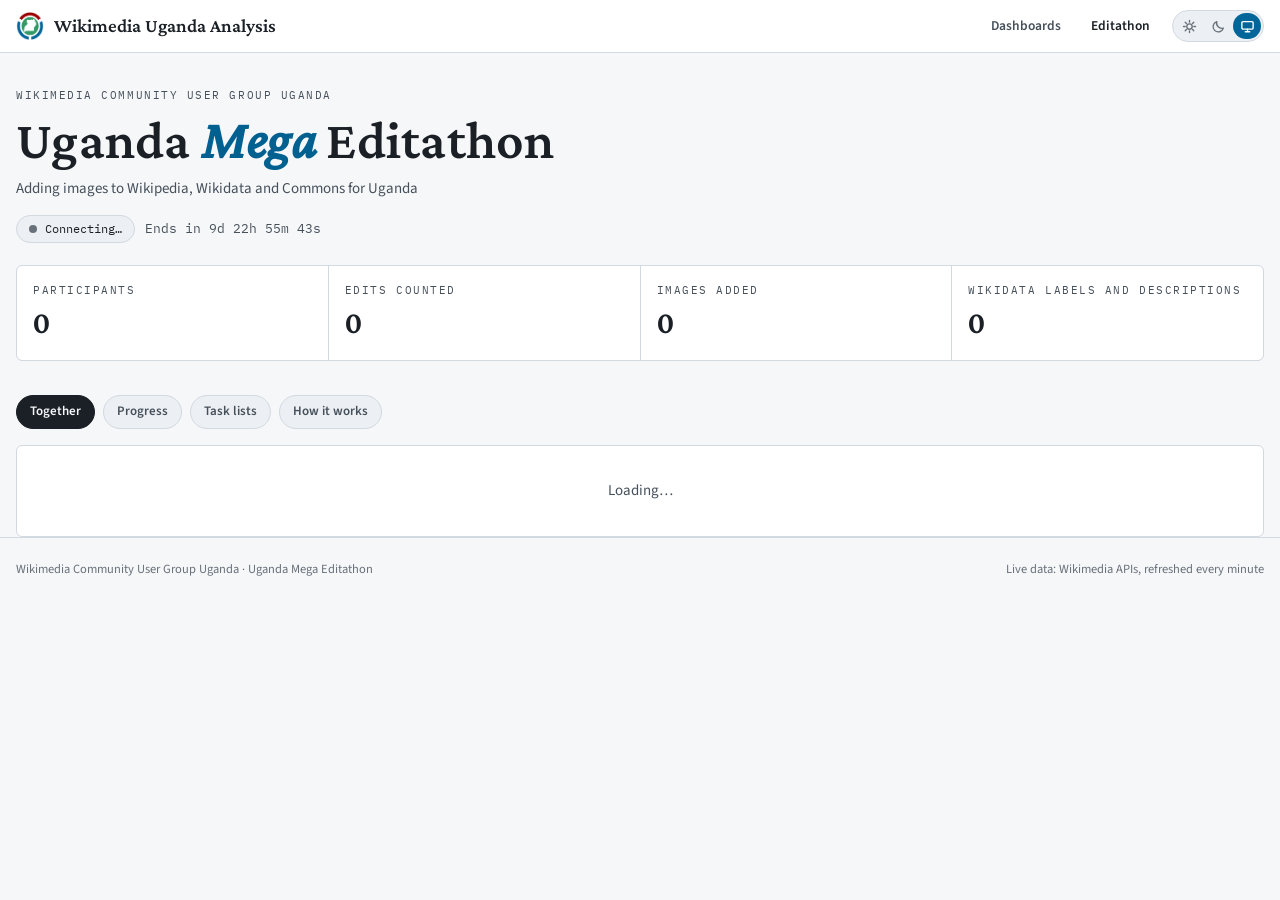
==== commit 8598fec0: "added new lists" ====
--- a/editathon.html
+++ b/editathon.html
@@ -264,7 +264,7 @@
   $('#tinfo').textContent = l.name + '. ' + describe(l);
   checkRows(l, rows.filter(r => !TS.done.has(r[0]) && !TS.tried.has(l.id + '|' + r[0])));
 }
-const describe = l => ({ 'image-exists': 'A free image already exists. Add it to the page.', 'pick-category': 'Choose a suitable photograph from the Commons category and add it.', capture: 'No image found on Commons. Search Commons first; if nothing fits, photograph the subject.',
+const describe = l => ({ 'image-infobox': 'The article has no lead image and no infobox. Add a suitable image from Commons and an infobox (done once an image shows).', 'image-exists': 'A free image already exists. Add it to the page.', 'pick-category': 'Choose a suitable photograph from the Commons category and add it.', capture: 'No image found on Commons. Search Commons first; if nothing fits, photograph the subject.',
   'wd-image-exists': 'The Commons image exists. Add it to the item as “image” (P18).', 'wd-capture': 'No image anywhere. Photograph the subject, upload it to Commons, then add it as “image” (P18).', 'wd-label': 'Add the Luganda name as the item’s label (language lg).' }[l.kind] || '');
 
 async function wapi(wiki, params) {
